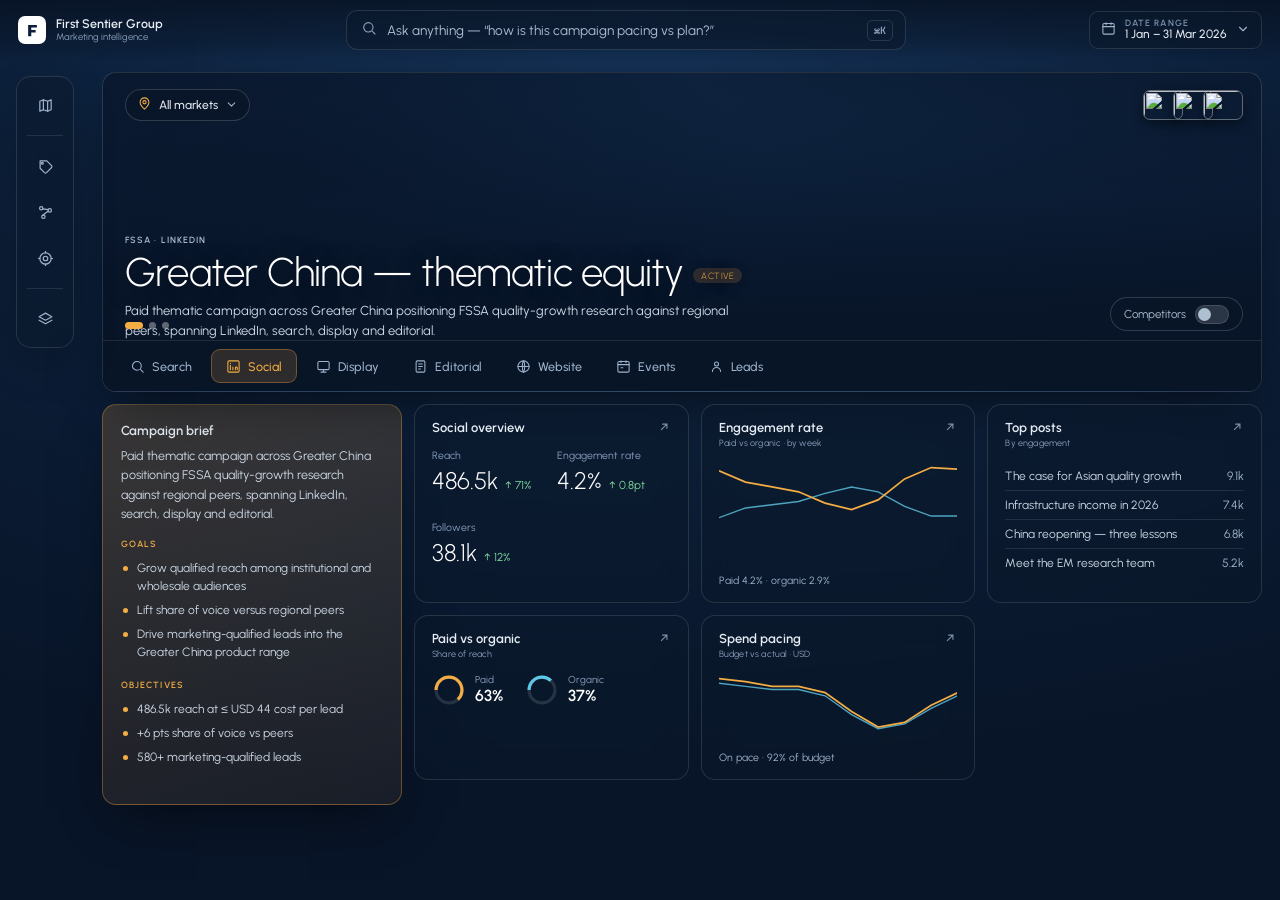
==== campaign.html @ 10193083 "Add campaign + channel detail pages (shared layout) Two new pages sharing one layout, runtime and st" ====
<!doctype html>
<html lang="en">
<head>
  <meta charset="utf-8">
  <meta name="viewport" content="width=device-width, initial-scale=1">
  <title>Campaign — Marketing Data Hub</title>
  <link href="https://fonts.googleapis.com/css2?family=Urbanist:wght@300;400;500;600;700&family=JetBrains+Mono:wght@400;500&display=swap" rel="stylesheet">
  <link rel="stylesheet" href="design-system/tokens.css">
  <link rel="stylesheet" href="assets/detail.css">
</head>
<body data-page="campaign">
  <div id="app"></div>
  <script src="assets/data.js"></script>
  <script src="assets/charts.js"></script>
  <script src="assets/detail.js"></script>
</body>
</html>
---- design-system/tokens.css ----
/* =========================================================================
   FSG DATA HUB — DESIGN TOKENS
   A dark, cinematic "command-center" aesthetic for the First Sentier Group
   Marketing Data Hub. Glassmorphic panels floating over a live satellite map.
   Accent: warm amber. Data hues: cyan / green / neutral.
   Typeface: Urbanist (UI) + JetBrains Mono (numeric).
   ---------------------------------------------------------------------------
   Load order (in <head>):
     <link href="https://fonts.googleapis.com/css2?family=Urbanist:wght@300;400;500;600;700&family=JetBrains+Mono:wght@400;500&display=swap" rel="stylesheet">
     <link rel="stylesheet" href="https://unpkg.com/leaflet@1.9.4/dist/leaflet.css">
     <link rel="stylesheet" href="tokens.css">
   ========================================================================= */

:root {
  /* ---- Typography ---- */
  --ds-font-sans: 'Urbanist', system-ui, -apple-system, sans-serif;
  --ds-font-mono: 'JetBrains Mono', ui-monospace, Menlo, monospace;

  /* Type scale (px). Weights lean LIGHT for display, 600 for labels/values.  */
  --ds-fs-display: 44px;   /* screen title "Data Hub"        weight 300      */
  --ds-fs-kpi:     23px;   /* big KPI numbers                weight 300      */
  --ds-fs-value:   14px;   /* widget stat values             weight 600      */
  --ds-fs-title:   13px;   /* widget / card titles           weight 600      */
  --ds-fs-body:  13.5px;   /* search text, body              weight 400      */
  --ds-fs-caption: 12px;   /* labels, meta                   weight 400/500  */
  --ds-fs-small: 11.5px;   /* chips, table                                   */
  --ds-fs-micro:  10.5px;  /* muted meta                                     */
  --ds-fs-nano:    9px;    /* eyebrow / unit                 letter-spaced   */
  --ds-ls-eyebrow: .12em;  /* letter-spacing for ALL-CAPS eyebrows           */

  /* ---- Core surfaces ---- */
  --ds-bg-page:   #0a1220;                 /* outermost desk / body          */
  --ds-bg-frame:  #0a1424;                 /* app frame fallback under map   */
  --ds-navy-1:    #143257;
  --ds-navy-2:    #0c1f39;
  --ds-navy-3:    #081427;
  /* Signature vignette used behind the map / on solid dark screens          */
  --ds-bg-gradient: radial-gradient(120% 90% at 50% 0%, #143257 0%, #0c1f39 45%, #081427 100%);

  /* ---- Glass (the core panel material) ---- */
  --ds-glass-fill:         rgba(10, 24, 42, .50);
  --ds-glass-fill-strong:  rgba(9, 22, 40, .78);   /* popups / dense panels  */
  --ds-glass-fill-hover:   rgba(14, 32, 56, .62);
  --ds-glass-border:       rgba(255, 255, 255, .12);
  --ds-glass-border-hover: rgba(244, 173, 68, .50);
  --ds-hairline:           rgba(255, 255, 255, .10); /* dividers inside glass */
  --ds-blur: 14px;                                   /* backdrop-filter blur  */
  --ds-blur-strong: 16px;

  /* ---- Accent + data palette ---- */
  --ds-accent:        #f4ad44;   /* AMBER — primary accent, active, CTAs      */
  --ds-accent-ink:    #0c1f39;   /* text/icon ON amber                        */
  --ds-accent-soft:   rgba(242, 163, 68, .16);  /* amber wash (badges/hover)  */
  --ds-accent-border: rgba(242, 163, 68, .35);
  --ds-cyan:          #5ec8e6;   /* secondary data / "share of voice growing" */
  --ds-cyan-soft:     rgba(70, 183, 216, .16);
  --ds-positive:      #7fdca0;   /* deltas up / good                          */
  --ds-neutral:       #9db2cc;   /* competitor / peer / inactive marker       */
  --ds-chart-bar:     #3a5c82;   /* muted bars & non-highlighted series       */

  /* ---- Text ramp (on dark) ---- */
  --ds-ink:    #ffffff;   /* max                                             */
  --ds-ink-1:  #e6edf4;   /* headings / strong values                        */
  --ds-ink-2:  #cdd9e6;   /* primary body on glass                           */
  --ds-ink-3:  #aebfd2;   /* body / search placeholder                       */
  --ds-ink-4:  #9fb3cc;   /* secondary / icon idle                           */
  --ds-ink-5:  #8ba1bd;   /* meta                                            */
  --ds-ink-6:  #7e93ac;   /* muted / units / axis                            */

  /* ---- Radii (flat-leaning, never pill-y except badges) ---- */
  --ds-r-sm:   7px;    /* mono tiles, small controls                         */
  --ds-r-md:   9px;    /* buttons, icon buttons, status chips                */
  --ds-r-lg:  11px;    /* search bar, KPI chips                              */
  --ds-r-xl:  14px;    /* widget cards                                       */
  --ds-r-2xl: 15px;    /* side panels / flyouts                              */
  --ds-r-frame: 18px;  /* whole app frame                                    */
  --ds-r-pill: 20px;   /* badges & status pills                              */

  /* ---- Elevation (soft, wide, dark) ---- */
  --ds-shadow-panel: 0 20px 50px -18px rgba(0, 0, 0, .60);
  --ds-shadow-pop:   0 18px 44px -14px rgba(0, 0, 0, .65);
  --ds-shadow-menu:  0 24px 60px -20px rgba(0, 0, 0, .65);
  --ds-shadow-frame: 0 40px 100px -30px rgba(0, 0, 0, .70);
  --ds-shadow-cta:   0 20px 50px -14px rgba(0, 0, 0, .60);

  /* ---- Spacing (4pt base; common gaps) ---- */
  --ds-sp-1: 4px;  --ds-sp-2: 6px;  --ds-sp-3: 8px;  --ds-sp-4: 11px;
  --ds-sp-5: 14px; --ds-sp-6: 16px; --ds-sp-7: 18px; --ds-sp-8: 22px;

  /* ---- Motion ---- */
  --ds-dur: .2s;
  --ds-ease: ease;               /* hover/color transitions                  */
  --ds-pulse-dur: 2.6s;          /* map pin ring pulse                       */
}

/* =========================================================================
   BASE
   ========================================================================= */
body {
  margin: 0;
  background: var(--ds-bg-page);
  color: var(--ds-ink);
  font-family: var(--ds-font-sans);
  -webkit-font-smoothing: antialiased;
}
* { box-sizing: border-box; }

/* Numeric values should always use tabular figures */
.ds-num { font-variant-numeric: tabular-nums; }
.ds-mono { font-family: var(--ds-font-mono); font-variant-numeric: tabular-nums; }

/* =========================================================================
   GLASS — the panel material. Apply to every floating surface.
   ========================================================================= */
.ds-glass {
  background: var(--ds-glass-fill);
  backdrop-filter: blur(var(--ds-blur));
  -webkit-backdrop-filter: blur(var(--ds-blur));
  border: 1px solid var(--ds-glass-border);
}
.ds-glass-strong {
  background: var(--ds-glass-fill-strong);
  backdrop-filter: blur(var(--ds-blur-strong));
  -webkit-backdrop-filter: blur(var(--ds-blur-strong));
  border: 1px solid rgba(255, 255, 255, .16);
}

/* Widget / data card: glass + hover lift (border warms to amber). */
.ds-card {
  border-radius: var(--ds-r-xl);
  transition: border-color var(--ds-dur) var(--ds-ease),
              background var(--ds-dur) var(--ds-ease);
}
.ds-card:hover { border-color: var(--ds-glass-border-hover); background: var(--ds-glass-fill-hover); }
.ds-card:hover .ds-drill { color: var(--ds-accent); }

/* =========================================================================
   CONTROLS
   ========================================================================= */
/* Icon button / toolbar tile */
.ds-tbtn {
  transition: background var(--ds-dur) var(--ds-ease),
              color var(--ds-dur) var(--ds-ease),
              border-color var(--ds-dur) var(--ds-ease);
  color: var(--ds-ink-4);
  cursor: pointer;
}
.ds-tbtn:hover { background: rgba(255, 255, 255, .08); color: var(--ds-ink); }

/* Active nav/filter icon (menu open) */
.ds-tbtn--active {
  background: var(--ds-accent-soft);
  border: 1px solid var(--ds-accent-border);
  color: var(--ds-accent);
}

/* List row inside a flyout / menu */
.ds-row { transition: background .15s var(--ds-ease); border-radius: 10px; cursor: pointer; }
.ds-row:hover { background: rgba(255, 255, 255, .06); }
.ds-row--active { background: var(--ds-accent-soft); }

/* Primary CTA (amber) */
.ds-cta {
  background: var(--ds-accent);
  color: var(--ds-accent-ink);
  border: 0;
  border-radius: var(--ds-r-md);
  font-weight: 600;
  cursor: pointer;
}

/* Status / filter badge */
.ds-badge {
  border-radius: var(--ds-r-pill);
  padding: 2px 8px;
  font-size: var(--ds-fs-nano);
  letter-spacing: .06em;
}
.ds-badge--active  { color: var(--ds-accent);  background: var(--ds-accent-soft); }
.ds-badge--growing { color: var(--ds-cyan);    background: var(--ds-cyan-soft); }

/* NE drill-in affordance (opens a detail screen) */
.ds-drill { color: var(--ds-ink-6); cursor: pointer; transition: color var(--ds-dur) var(--ds-ease); }
.ds-drill:hover { color: var(--ds-accent); }

/* Eyebrow / section label */
.ds-eyebrow {
  font-size: var(--ds-fs-nano);
  letter-spacing: var(--ds-ls-eyebrow);
  color: var(--ds-ink-6);
  font-weight: 600;
  text-transform: uppercase;
}

/* =========================================================================
   MAP — Leaflet satellite basemap treatment
   ========================================================================= */
.leaflet-container { background: var(--ds-bg-frame); font-family: var(--ds-font-sans); }
/* Cinematic dark grade applied to the raster tiles */
.leaflet-tile-pane { filter: brightness(.6) contrast(1.06) saturate(.82); }

/* Glowing map pin (use as a Leaflet divIcon; set --c per marker) */
.ds-pin { position: relative; }
.ds-pin .dot {
  position: relative; display: block; border-radius: 50%;
  background: var(--c); box-shadow: 0 0 10px 2px var(--c);
}
.ds-pin .ring {
  position: absolute; left: 50%; top: 50%; border-radius: 50%;
  background: var(--c); opacity: .5;
  animation: ds-pulse var(--ds-pulse-dur) ease-out infinite;
}
@keyframes ds-pulse {
  0%   { transform: scale(.5); opacity: .7; }
  80%,100% { transform: scale(2.6); opacity: 0; }
}

/* Glass popup skin for Leaflet */
.ds-pop .leaflet-popup-content-wrapper {
  background: var(--ds-glass-fill-strong);
  backdrop-filter: blur(var(--ds-blur-strong));
  -webkit-backdrop-filter: blur(var(--ds-blur-strong));
  border: 1px solid rgba(255, 255, 255, .16);
  border-radius: 12px; color: var(--ds-ink);
  box-shadow: var(--ds-shadow-pop);
}
.ds-pop .leaflet-popup-content { margin: 11px 14px; font-family: var(--ds-font-sans); }
.ds-pop .leaflet-popup-tip { background: var(--ds-glass-fill-strong); border: 1px solid rgba(255,255,255,.16); }
.ds-pop a.leaflet-popup-close-button { display: none; }

/* Vignette overlay to sit BETWEEN the map and the floating UI (pointer-events:none).
   Darkens top (behind top bar) & bottom (behind widget rail) for legibility,
   and adds the amber + cyan ambient glows. */
.ds-map-scrim {
  position: absolute; inset: 0; z-index: 1; pointer-events: none;
  background:
    radial-gradient(44% 42% at 70% 30%, rgba(242,163,60,.13), transparent 70%),
    radial-gradient(42% 40% at 25% 36%, rgba(70,183,216,.11), transparent 70%),
    linear-gradient(180deg, rgba(8,20,39,.62) 0%, rgba(8,20,39,.12) 26%,
                            rgba(8,20,39,.30) 70%, rgba(8,20,39,.78) 100%);
}
---- assets/detail.css ----
/* =========================================================================
   FSG DATA HUB — detail pages (campaign view + channel view)
   Shared layout on top of the dark command-centre design system (tokens.css).
   ========================================================================= */
html, body { height: 100%; }
body {
  background: var(--ds-bg-page);
  background-image: var(--ds-bg-gradient);
  background-repeat: no-repeat;
  min-height: 100vh;
}

/* ---- Persistent chrome (reused from home) ----------------------------- */
.dh-topbar {
  position: fixed; top: 0; left: 0; right: 0; height: 60px; z-index: 20;
  display: flex; align-items: center; gap: 16px; padding: 0 18px;
  background: linear-gradient(180deg, rgba(8,18,34,.82), rgba(8,18,34,.35) 70%, rgba(8,18,34,0));
}
.dh-rail {
  position: fixed; left: 16px; top: 76px; z-index: 17; padding: 8px;
  border-radius: var(--ds-r-2xl); display: flex; flex-direction: column; gap: 6px;
  box-shadow: var(--ds-shadow-panel);
}
.rail-tbtn { position: relative; width: 40px; height: 40px; border-radius: var(--ds-r-md);
  display: flex; align-items: center; justify-content: center; border: 1px solid transparent; text-decoration: none; }
.hairline { height: 1px; background: var(--ds-hairline); margin: 4px 2px; }

/* ---- Main scroll area -------------------------------------------------- */
.dh-main { margin-left: 84px; padding: 72px 18px 22px; }

/* ---- Hero -------------------------------------------------------------- */
.dh-hero {
  position: relative; border-radius: var(--ds-r-xl); overflow: hidden;
  min-height: 320px; display: flex; flex-direction: column;
  border: 1px solid var(--ds-glass-border); box-shadow: var(--ds-shadow-panel);
  background: var(--ds-bg-gradient);
}
.dh-slide {
  position: absolute; inset: 0; background-size: cover; background-position: center;
  opacity: 0; transition: opacity .5s ease;
}
.dh-slide.is-active { opacity: 1; }
.dh-hero-scrim {
  position: absolute; inset: 0; pointer-events: none;
  background:
    radial-gradient(60% 80% at 15% 30%, rgba(8,20,39,.55), transparent 70%),
    linear-gradient(180deg, rgba(8,20,39,.55) 0%, rgba(8,20,39,.18) 40%, rgba(8,20,39,.72) 100%);
}
/* channel view hero (no imagery) gets ambient glows */
.dh-hero--plain .dh-hero-scrim {
  background:
    radial-gradient(48% 60% at 78% 25%, rgba(242,163,60,.16), transparent 70%),
    radial-gradient(44% 55% at 20% 40%, rgba(70,183,216,.13), transparent 70%),
    linear-gradient(180deg, rgba(8,20,39,.30), rgba(8,20,39,.66));
}
.dh-hero-body { position: relative; z-index: 2; flex: 1;
  display: flex; flex-direction: column; justify-content: flex-end; padding: 18px 22px 0; }

.dh-eyebrow-row { position: absolute; top: 16px; left: 22px; right: 18px; z-index: 3;
  display: flex; align-items: center; justify-content: space-between; }

.dh-title { font-size: 40px; font-weight: 300; letter-spacing: -.02em; color: var(--ds-ink);
  text-shadow: 0 2px 24px rgba(0,0,0,.55); line-height: 1.05; }
.dh-summary { font-size: 13px; color: var(--ds-ink-2); max-width: 620px; margin-top: 8px; line-height: 1.5; }

/* country selector (top-left) */
.dh-country { position: relative; }
.dh-country-btn { display: flex; align-items: center; gap: 7px; height: 32px; padding: 0 11px;
  border-radius: var(--ds-r-pill); cursor: pointer; }
.dh-country-menu { position: absolute; top: 38px; left: 0; width: 190px; z-index: 30; display: none;
  border-radius: var(--ds-r-2xl); padding: 8px; box-shadow: var(--ds-shadow-menu); }

/* competitor toggle (bottom-right) */
.dh-compbar { position: absolute; right: 18px; bottom: 60px; z-index: 3;
  display: flex; align-items: center; gap: 9px; height: 34px; padding: 0 13px; border-radius: var(--ds-r-pill); }
.dh-switch { width: 34px; height: 19px; border-radius: 20px; position: relative; cursor: pointer;
  background: rgba(255,255,255,.14); border: 1px solid var(--ds-glass-border); transition: background .2s ease, border-color .2s ease; }
.dh-switch .knob { position: absolute; top: 2px; left: 2px; width: 13px; height: 13px; border-radius: 50%;
  background: var(--ds-ink-3); transition: left .2s ease, background .2s ease; }
.dh-switch.is-on { background: var(--ds-accent-soft); border-color: var(--ds-accent-border); }
.dh-switch.is-on .knob { left: 17px; background: var(--ds-accent); }

/* thumbnail stack (top-right) — campaign creative assets */
.dh-thumbs { display: flex; align-items: center; }
.dh-thumbs img { width: 40px; height: 30px; border-radius: 7px; object-fit: cover; margin-left: -10px;
  border: 1.5px solid rgba(255,255,255,.35); box-shadow: 0 4px 12px rgba(0,0,0,.4); }
.dh-thumbs .more { width: 34px; height: 30px; border-radius: 7px; margin-left: -10px; display: flex;
  align-items: center; justify-content: center; font-size: 10px; font-weight: 600; color: var(--ds-ink-1);
  background: var(--ds-glass-fill-strong); border: 1.5px solid rgba(255,255,255,.28); }

/* slide dots */
.dh-dots { position: absolute; left: 22px; bottom: 62px; z-index: 3; display: flex; gap: 6px; }
.dh-dot { width: 7px; height: 7px; border-radius: 50%; background: rgba(255,255,255,.35); cursor: pointer; transition: background .2s ease, width .2s ease; }
.dh-dot.is-active { background: var(--ds-accent); width: 18px; border-radius: 4px; }

/* ---- Tab bar (funnel channels) — bottom strip of the hero ------------- */
.dh-tabs { position: relative; z-index: 4; display: flex; gap: 4px; padding: 8px 12px;
  background: var(--ds-glass-fill-strong); backdrop-filter: blur(var(--ds-blur-strong));
  -webkit-backdrop-filter: blur(var(--ds-blur-strong)); border-top: 1px solid var(--ds-hairline);
  overflow-x: auto; }
.dh-tab { display: flex; align-items: center; gap: 7px; height: 34px; padding: 0 14px; border-radius: var(--ds-r-md);
  font-size: 12.5px; font-weight: 500; color: var(--ds-ink-4); cursor: pointer; white-space: nowrap;
  border: 1px solid transparent; transition: background .2s ease, color .2s ease, border-color .2s ease; }
.dh-tab:hover { color: var(--ds-ink-1); background: rgba(255,255,255,.06); }
.dh-tab.is-active { color: var(--ds-accent); background: var(--ds-accent-soft); border-color: var(--ds-accent-border); }

/* ---- Content: summary box + widget grid ------------------------------- */
.dh-content { display: grid; grid-template-columns: 300px 1fr; gap: 12px; margin-top: 12px; align-items: start; }

.dh-brief { border-radius: var(--ds-r-xl); padding: 18px 18px 20px;
  background: linear-gradient(160deg, rgba(242,163,68,.20), rgba(242,163,68,.07));
  border: 1px solid var(--ds-accent-border); box-shadow: var(--ds-shadow-panel); }
.dh-brief h3 { margin: 0 0 8px; font-size: 13px; font-weight: 600; color: var(--ds-ink-1); }
.dh-brief p { margin: 0 0 14px; font-size: 12.5px; line-height: 1.55; color: var(--ds-ink-2); }
.dh-brief .lbl { font-size: var(--ds-fs-nano); letter-spacing: var(--ds-ls-eyebrow); text-transform: uppercase;
  font-weight: 600; color: var(--ds-accent); }
.dh-brief ul { margin: 7px 0 15px; padding: 0; list-style: none; }
.dh-brief li { position: relative; padding: 3px 0 3px 16px; font-size: 12px; line-height: 1.5; color: var(--ds-ink-2); }
.dh-brief li::before { content: ""; position: absolute; left: 2px; top: 10px; width: 5px; height: 5px;
  border-radius: 50%; background: var(--ds-accent); }

.dh-grid { display: grid; grid-template-columns: repeat(auto-fill, minmax(258px, 1fr)); gap: 12px; }
.dh-widget { min-height: 150px; }

@media (max-width: 900px) {
  .dh-content { grid-template-columns: 1fr; }
}
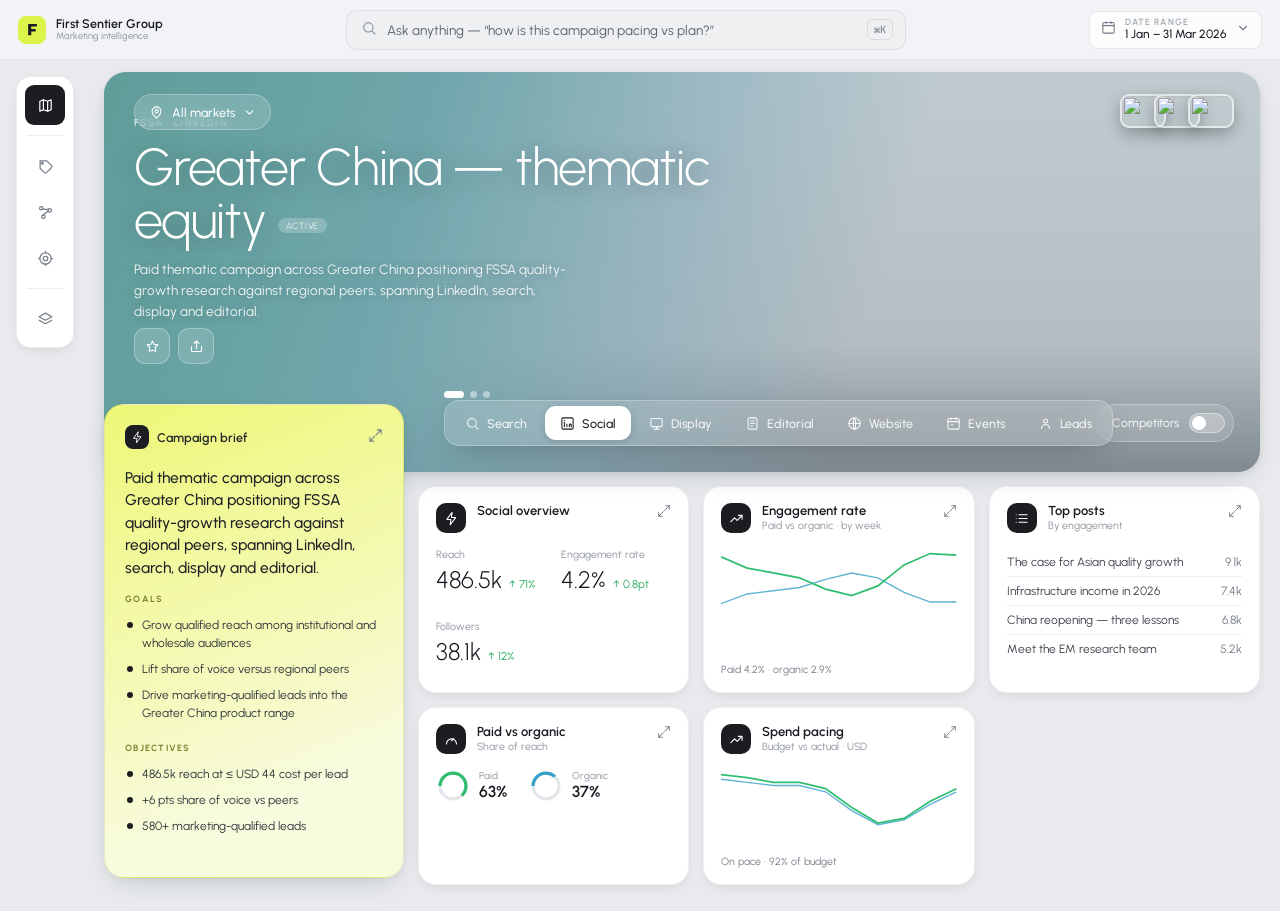
==== commit 87960f52: "Add cache-busting version tags to asset links (?v=3) Forces fresh CSS/JS fetches through the corpora" ====
--- a/campaign.html
+++ b/campaign.html
@@ -5,13 +5,13 @@
   <meta name="viewport" content="width=device-width, initial-scale=1">
   <title>Campaign — Marketing Data Hub</title>
   <link href="https://fonts.googleapis.com/css2?family=Urbanist:wght@300;400;500;600;700&family=JetBrains+Mono:wght@400;500&display=swap" rel="stylesheet">
-  <link rel="stylesheet" href="design-system/tokens.css">
-  <link rel="stylesheet" href="assets/detail.css">
+  <link rel="stylesheet" href="design-system/tokens.css?v=3">
+  <link rel="stylesheet" href="assets/detail.css?v=3">
 </head>
 <body data-page="campaign">
   <div id="app"></div>
-  <script src="assets/data.js"></script>
-  <script src="assets/charts.js"></script>
-  <script src="assets/detail.js"></script>
+  <script src="assets/data.js?v=3"></script>
+  <script src="assets/charts.js?v=3"></script>
+  <script src="assets/detail.js?v=3"></script>
 </body>
 </html>
--- a/assets/detail.css
+++ b/assets/detail.css
@@ -1,127 +1,210 @@
 /* =========================================================================
    FSG DATA HUB — detail pages (campaign view + channel view)
-   Shared layout on top of the dark command-centre design system (tokens.css).
+   LIGHT theme, matching the reference: light-grey desk, white cards, a big
+   gradient-glass hero with a frosted tab bar overlaying the image, and a
+   yellow "brief" card that lifts up over the hero while the widgets sit below.
+   Re-maps the design-system tokens to light values so detail.js inline
+   `var(--ds-*)` references render light.
    ========================================================================= */
 html, body { height: 100%; }
 body {
-  background: var(--ds-bg-page);
-  background-image: var(--ds-bg-gradient);
-  background-repeat: no-repeat;
-  min-height: 100vh;
-}
-
-/* ---- Persistent chrome (reused from home) ----------------------------- */
+  /* ---- Light palette (token overrides scoped to detail pages) ---- */
+  --ds-ink:    #10131a;
+  --ds-ink-1:  #171a21;   /* headings */
+  --ds-ink-2:  #3c424c;   /* body */
+  --ds-ink-3:  #5c626d;   /* secondary */
+  --ds-ink-4:  #767d88;   /* icon idle / muted */
+  --ds-ink-5:  #8b929c;   /* meta */
+  --ds-ink-6:  #a2a8b1;   /* axis / faint */
+  --ds-glass-fill:        rgba(255,255,255,.70);
+  --ds-glass-fill-strong: rgba(255,255,255,.90);
+  --ds-glass-fill-hover:  #ffffff;
+  --ds-glass-border:       rgba(20,26,34,.09);
+  --ds-glass-border-hover: rgba(20,26,34,.16);
+  --ds-hairline:           rgba(20,26,34,.08);
+  --ds-accent:        #2fbe6f;   /* green — charts / positive / active accents */
+  --ds-accent-ink:    #ffffff;
+  --ds-accent-soft:   rgba(47,190,111,.14);
+  --ds-accent-border: rgba(47,190,111,.34);
+  --ds-cyan:          #37a0c9;
+  --ds-positive:      #2aab63;
+  --ds-neutral:       #aab0b8;
+  --ds-chart-bar:     #e3e7ec;
+
+  /* ---- Detail-only tokens ---- */
+  --dh-desk:   #e8eaed;
+  --dh-card:   #ffffff;
+  --dh-dark:   #1b1d21;                 /* near-black circular badges / mic */
+  --dh-yellow-1: #eef776;               /* brief card gradient (bright) */
+  --dh-yellow-2: #f8fbdd;               /* brief card gradient (pale) */
+  --dh-logo:   #dcf34a;                 /* lime logo tile */
+  --dh-shadow: 0 10px 30px -12px rgba(23,30,45,.22), 0 2px 6px rgba(23,30,45,.06);
+  --dh-shadow-sm: 0 4px 14px -6px rgba(23,30,45,.18);
+
+  margin: 0; min-height: 100vh;
+  background: var(--dh-desk);
+  color: var(--ds-ink-1);
+  font-family: var(--ds-font-sans);
+  -webkit-font-smoothing: antialiased;
+}
+
+/* ---- Persistent chrome — light ---------------------------------------- */
 .dh-topbar {
   position: fixed; top: 0; left: 0; right: 0; height: 60px; z-index: 20;
   display: flex; align-items: center; gap: 16px; padding: 0 18px;
-  background: linear-gradient(180deg, rgba(8,18,34,.82), rgba(8,18,34,.35) 70%, rgba(8,18,34,0));
-}
+  background: rgba(244,245,247,.86); backdrop-filter: blur(12px);
+  -webkit-backdrop-filter: blur(12px); border-bottom: 1px solid var(--ds-hairline);
+}
+.dh-topbar .dh-search { background: #eef0f2; border: 1px solid var(--ds-hairline); }
 .dh-rail {
   position: fixed; left: 16px; top: 76px; z-index: 17; padding: 8px;
+  background: var(--dh-card); border: 1px solid var(--ds-hairline);
   border-radius: var(--ds-r-2xl); display: flex; flex-direction: column; gap: 6px;
-  box-shadow: var(--ds-shadow-panel);
+  box-shadow: var(--dh-shadow-sm);
 }
 .rail-tbtn { position: relative; width: 40px; height: 40px; border-radius: var(--ds-r-md);
-  display: flex; align-items: center; justify-content: center; border: 1px solid transparent; text-decoration: none; }
+  display: flex; align-items: center; justify-content: center; border: 1px solid transparent;
+  text-decoration: none; color: var(--ds-ink-4); transition: background .2s ease, color .2s ease; }
+.rail-tbtn:hover { background: #f0f1f3; color: var(--ds-ink-1); }
+.rail-tbtn.is-active { background: var(--dh-dark); color: #fff; }
 .hairline { height: 1px; background: var(--ds-hairline); margin: 4px 2px; }
 
 /* ---- Main scroll area -------------------------------------------------- */
-.dh-main { margin-left: 84px; padding: 72px 18px 22px; }
+.dh-main { margin-left: 84px; padding: 72px 20px 26px; }
 
 /* ---- Hero -------------------------------------------------------------- */
 .dh-hero {
-  position: relative; border-radius: var(--ds-r-xl); overflow: hidden;
-  min-height: 320px; display: flex; flex-direction: column;
-  border: 1px solid var(--ds-glass-border); box-shadow: var(--ds-shadow-panel);
-  background: var(--ds-bg-gradient);
-}
-.dh-slide {
-  position: absolute; inset: 0; background-size: cover; background-position: center;
-  opacity: 0; transition: opacity .5s ease;
-}
+  position: relative; border-radius: 22px; overflow: hidden;
+  height: 400px; box-shadow: var(--dh-shadow);
+  background: #cfd6da;
+}
+.dh-slide { position: absolute; inset: 0; background-size: cover; background-position: center right;
+  opacity: 0; transition: opacity .5s ease; }
 .dh-slide.is-active { opacity: 1; }
+/* Gradient wash — teal→sky on the left blending into the photo on the right */
 .dh-hero-scrim {
   position: absolute; inset: 0; pointer-events: none;
   background:
-    radial-gradient(60% 80% at 15% 30%, rgba(8,20,39,.55), transparent 70%),
-    linear-gradient(180deg, rgba(8,20,39,.55) 0%, rgba(8,20,39,.18) 40%, rgba(8,20,39,.72) 100%);
-}
-/* channel view hero (no imagery) gets ambient glows */
+    linear-gradient(107deg, #5f9d99 0%, #6fa6ab 26%, rgba(122,168,183,.55) 46%, rgba(122,168,183,0) 66%),
+    linear-gradient(180deg, rgba(60,110,120,.10) 0%, rgba(20,40,52,.14) 68%, rgba(16,32,44,.42) 100%);
+}
+.dh-hero--plain { background: linear-gradient(112deg, #4f7d8c 0%, #6fa2ab 40%, #9cc0c6 100%); }
 .dh-hero--plain .dh-hero-scrim {
   background:
-    radial-gradient(48% 60% at 78% 25%, rgba(242,163,60,.16), transparent 70%),
-    radial-gradient(44% 55% at 20% 40%, rgba(70,183,216,.13), transparent 70%),
-    linear-gradient(180deg, rgba(8,20,39,.30), rgba(8,20,39,.66));
-}
-.dh-hero-body { position: relative; z-index: 2; flex: 1;
-  display: flex; flex-direction: column; justify-content: flex-end; padding: 18px 22px 0; }
-
-.dh-eyebrow-row { position: absolute; top: 16px; left: 22px; right: 18px; z-index: 3;
-  display: flex; align-items: center; justify-content: space-between; }
-
-.dh-title { font-size: 40px; font-weight: 300; letter-spacing: -.02em; color: var(--ds-ink);
-  text-shadow: 0 2px 24px rgba(0,0,0,.55); line-height: 1.05; }
-.dh-summary { font-size: 13px; color: var(--ds-ink-2); max-width: 620px; margin-top: 8px; line-height: 1.5; }
-
-/* country selector (top-left) */
+    radial-gradient(50% 70% at 82% 20%, rgba(255,255,255,.18), transparent 70%),
+    linear-gradient(180deg, rgba(20,40,52,.08), rgba(16,32,44,.40));
+}
+.dh-hero-body { position: absolute; left: 30px; bottom: 150px; right: 40%; z-index: 2; }
+.dh-hero-eyebrow { font-size: 10px; letter-spacing: .14em; text-transform: uppercase; font-weight: 600;
+  color: rgba(255,255,255,.82); margin-bottom: 12px; }
+.dh-title { font-size: 52px; font-weight: 300; letter-spacing: -.02em; color: #fff; line-height: 1.02;
+  text-shadow: 0 2px 26px rgba(0,0,0,.32); }
+.dh-title .ds-badge { font-size: 9px; vertical-align: middle; margin-left: 12px;
+  background: rgba(255,255,255,.22); color: #fff; }
+.dh-summary { font-size: 13.5px; color: rgba(255,255,255,.9); max-width: 440px; margin-top: 12px; line-height: 1.55;
+  text-shadow: 0 1px 12px rgba(0,0,0,.28); }
+
+/* frosted glass control used across the hero (pills / buttons) */
+.dh-glass { background: rgba(255,255,255,.15); backdrop-filter: blur(9px); -webkit-backdrop-filter: blur(9px);
+  border: 1px solid rgba(255,255,255,.28); color: #fff; }
+.dh-glass:hover { background: rgba(255,255,255,.24); }
+
+.dh-eyebrow-row { position: absolute; top: 22px; left: 30px; right: 26px; z-index: 3;
+  display: flex; align-items: flex-start; justify-content: space-between; }
 .dh-country { position: relative; }
-.dh-country-btn { display: flex; align-items: center; gap: 7px; height: 32px; padding: 0 11px;
+.dh-country-btn { display: flex; align-items: center; gap: 8px; height: 36px; padding: 0 14px;
   border-radius: var(--ds-r-pill); cursor: pointer; }
-.dh-country-menu { position: absolute; top: 38px; left: 0; width: 190px; z-index: 30; display: none;
-  border-radius: var(--ds-r-2xl); padding: 8px; box-shadow: var(--ds-shadow-menu); }
-
-/* competitor toggle (bottom-right) */
-.dh-compbar { position: absolute; right: 18px; bottom: 60px; z-index: 3;
-  display: flex; align-items: center; gap: 9px; height: 34px; padding: 0 13px; border-radius: var(--ds-r-pill); }
-.dh-switch { width: 34px; height: 19px; border-radius: 20px; position: relative; cursor: pointer;
-  background: rgba(255,255,255,.14); border: 1px solid var(--ds-glass-border); transition: background .2s ease, border-color .2s ease; }
-.dh-switch .knob { position: absolute; top: 2px; left: 2px; width: 13px; height: 13px; border-radius: 50%;
-  background: var(--ds-ink-3); transition: left .2s ease, background .2s ease; }
-.dh-switch.is-on { background: var(--ds-accent-soft); border-color: var(--ds-accent-border); }
-.dh-switch.is-on .knob { left: 17px; background: var(--ds-accent); }
-
-/* thumbnail stack (top-right) — campaign creative assets */
+.dh-country-menu { position: absolute; top: 42px; left: 0; width: 200px; z-index: 30; display: none;
+  background: var(--dh-card); border: 1px solid var(--ds-hairline); border-radius: 16px; padding: 8px;
+  box-shadow: var(--dh-shadow); color: var(--ds-ink-2); }
+.dh-country-menu .ds-row:hover { background: #f2f3f5; }
+
+.dh-hero-actions { position: absolute; left: 30px; bottom: 108px; z-index: 3; display: flex; gap: 8px; }
+.dh-iconbtn { width: 36px; height: 36px; border-radius: 11px; display: flex; align-items: center; justify-content: center; cursor: pointer; }
+
+/* thumbnail cluster (top-right) */
 .dh-thumbs { display: flex; align-items: center; }
-.dh-thumbs img { width: 40px; height: 30px; border-radius: 7px; object-fit: cover; margin-left: -10px;
-  border: 1.5px solid rgba(255,255,255,.35); box-shadow: 0 4px 12px rgba(0,0,0,.4); }
-.dh-thumbs .more { width: 34px; height: 30px; border-radius: 7px; margin-left: -10px; display: flex;
-  align-items: center; justify-content: center; font-size: 10px; font-weight: 600; color: var(--ds-ink-1);
-  background: var(--ds-glass-fill-strong); border: 1.5px solid rgba(255,255,255,.28); }
-
-/* slide dots */
-.dh-dots { position: absolute; left: 22px; bottom: 62px; z-index: 3; display: flex; gap: 6px; }
-.dh-dot { width: 7px; height: 7px; border-radius: 50%; background: rgba(255,255,255,.35); cursor: pointer; transition: background .2s ease, width .2s ease; }
-.dh-dot.is-active { background: var(--ds-accent); width: 18px; border-radius: 4px; }
-
-/* ---- Tab bar (funnel channels) — bottom strip of the hero ------------- */
-.dh-tabs { position: relative; z-index: 4; display: flex; gap: 4px; padding: 8px 12px;
-  background: var(--ds-glass-fill-strong); backdrop-filter: blur(var(--ds-blur-strong));
-  -webkit-backdrop-filter: blur(var(--ds-blur-strong)); border-top: 1px solid var(--ds-hairline);
-  overflow-x: auto; }
-.dh-tab { display: flex; align-items: center; gap: 7px; height: 34px; padding: 0 14px; border-radius: var(--ds-r-md);
-  font-size: 12.5px; font-weight: 500; color: var(--ds-ink-4); cursor: pointer; white-space: nowrap;
-  border: 1px solid transparent; transition: background .2s ease, color .2s ease, border-color .2s ease; }
-.dh-tab:hover { color: var(--ds-ink-1); background: rgba(255,255,255,.06); }
-.dh-tab.is-active { color: var(--ds-accent); background: var(--ds-accent-soft); border-color: var(--ds-accent-border); }
-
-/* ---- Content: summary box + widget grid ------------------------------- */
-.dh-content { display: grid; grid-template-columns: 300px 1fr; gap: 12px; margin-top: 12px; align-items: start; }
-
-.dh-brief { border-radius: var(--ds-r-xl); padding: 18px 18px 20px;
-  background: linear-gradient(160deg, rgba(242,163,68,.20), rgba(242,163,68,.07));
-  border: 1px solid var(--ds-accent-border); box-shadow: var(--ds-shadow-panel); }
-.dh-brief h3 { margin: 0 0 8px; font-size: 13px; font-weight: 600; color: var(--ds-ink-1); }
-.dh-brief p { margin: 0 0 14px; font-size: 12.5px; line-height: 1.55; color: var(--ds-ink-2); }
-.dh-brief .lbl { font-size: var(--ds-fs-nano); letter-spacing: var(--ds-ls-eyebrow); text-transform: uppercase;
-  font-weight: 600; color: var(--ds-accent); }
-.dh-brief ul { margin: 7px 0 15px; padding: 0; list-style: none; }
-.dh-brief li { position: relative; padding: 3px 0 3px 16px; font-size: 12px; line-height: 1.5; color: var(--ds-ink-2); }
-.dh-brief li::before { content: ""; position: absolute; left: 2px; top: 10px; width: 5px; height: 5px;
-  border-radius: 50%; background: var(--ds-accent); }
-
-.dh-grid { display: grid; grid-template-columns: repeat(auto-fill, minmax(258px, 1fr)); gap: 12px; }
-.dh-widget { min-height: 150px; }
-
-@media (max-width: 900px) {
+.dh-thumbs img { width: 46px; height: 34px; border-radius: 9px; object-fit: cover; margin-left: -12px;
+  border: 2px solid rgba(255,255,255,.6); box-shadow: 0 6px 16px rgba(0,0,0,.28); }
+.dh-thumbs .more { height: 34px; padding: 0 9px; border-radius: 9px; margin-left: -12px; display: flex;
+  align-items: center; justify-content: center; font-size: 11px; font-weight: 600; }
+
+/* competitor toggle (bottom-right of hero) */
+.dh-compbar { position: absolute; right: 26px; bottom: 30px; z-index: 3;
+  display: flex; align-items: center; gap: 10px; height: 38px; padding: 0 8px 0 15px; border-radius: var(--ds-r-pill); }
+.dh-switch { width: 36px; height: 20px; border-radius: 20px; position: relative; cursor: pointer;
+  background: rgba(255,255,255,.25); border: 1px solid rgba(255,255,255,.4); transition: background .2s ease; }
+.dh-switch .knob { position: absolute; top: 2px; left: 2px; width: 14px; height: 14px; border-radius: 50%;
+  background: #fff; transition: left .2s ease, background .2s ease; }
+.dh-switch.is-on { background: var(--dh-dark); border-color: var(--dh-dark); }
+.dh-switch.is-on .knob { left: 18px; background: var(--dh-logo); }
+
+/* slide dots — above the tab bar, right of the brief overlap */
+.dh-dots { position: absolute; left: 340px; bottom: 74px; z-index: 3; display: flex; gap: 6px; }
+.dh-dot { width: 7px; height: 7px; border-radius: 50%; background: rgba(255,255,255,.45); cursor: pointer;
+  transition: background .2s ease, width .2s ease; }
+.dh-dot.is-active { background: #fff; width: 20px; border-radius: 4px; }
+
+/* ---- Tab bar (funnel channels) — frosted, overlaying the hero --------- */
+.dh-tabs { position: absolute; z-index: 4; left: 340px; bottom: 26px; display: flex; gap: 3px; padding: 5px;
+  border-radius: 15px; max-width: calc(100% - 380px); overflow-x: auto;
+  background: rgba(255,255,255,.16); backdrop-filter: blur(12px); -webkit-backdrop-filter: blur(12px);
+  border: 1px solid rgba(255,255,255,.26); box-shadow: 0 10px 30px -12px rgba(0,0,0,.3); }
+.dh-tab { display: flex; align-items: center; gap: 7px; height: 34px; padding: 0 15px; border-radius: 11px;
+  font-size: 12.5px; font-weight: 500; color: rgba(255,255,255,.9); cursor: pointer; white-space: nowrap;
+  transition: background .2s ease, color .2s ease; }
+.dh-tab:hover { background: rgba(255,255,255,.14); }
+.dh-tab.is-active { background: #fff; color: var(--ds-ink-1); box-shadow: 0 2px 8px rgba(0,0,0,.14); }
+
+/* ---- Content: brief (overlaps hero) + widget grid --------------------- */
+.dh-content { display: grid; grid-template-columns: 300px 1fr; gap: 14px; align-items: start; margin-top: 14px; }
+
+.dh-brief {
+  margin-top: -82px; position: relative; z-index: 6;
+  border-radius: 20px; padding: 20px 20px 22px;
+  background: linear-gradient(158deg, var(--dh-yellow-1) 0%, var(--dh-yellow-2) 78%);
+  box-shadow: var(--dh-shadow); border: 1px solid rgba(120,130,40,.14);
+}
+.dh-brief-head { display: flex; align-items: center; justify-content: space-between; margin-bottom: 18px; }
+.dh-brief-tag { display: flex; align-items: center; gap: 8px; font-size: 12.5px; font-weight: 600; color: #23262b; }
+.dh-brief-tag .dot { width: 24px; height: 24px; border-radius: 8px; background: var(--dh-dark); color: #fff;
+  display: flex; align-items: center; justify-content: center; }
+.dh-brief h3 { margin: 0 0 14px; font-size: 15.5px; font-weight: 500; line-height: 1.45; color: #1e2126; }
+.dh-brief h3 b { font-weight: 700; }
+.dh-brief p { margin: 0 0 16px; font-size: 12.5px; line-height: 1.55; color: #3d4046; }
+.dh-brief .lbl { font-size: 9px; letter-spacing: .14em; text-transform: uppercase; font-weight: 700; color: #7a7f2e; }
+.dh-brief ul { margin: 8px 0 16px; padding: 0; list-style: none; }
+.dh-brief li { position: relative; padding: 4px 0 4px 17px; font-size: 12px; line-height: 1.5; color: #2f333a; }
+.dh-brief li::before { content: ""; position: absolute; left: 2px; top: 10px; width: 6px; height: 6px;
+  border-radius: 50%; background: var(--dh-dark); }
+.dh-chips { display: flex; flex-wrap: wrap; gap: 7px; margin-top: 4px; }
+.dh-chip { font-size: 11.5px; color: #2f333a; background: rgba(255,255,255,.6); border: 1px solid rgba(120,130,40,.18);
+  border-radius: var(--ds-r-pill); padding: 6px 12px; }
+
+.dh-grid { display: grid; grid-template-columns: repeat(auto-fill, minmax(250px, 1fr)); gap: 14px; }
+
+/* ---- Widget card — white with a dark circular icon badge -------------- */
+.dh-widget {
+  background: var(--dh-card); border: 1px solid rgba(20,26,34,.06); border-radius: 18px;
+  padding: 16px 17px; box-shadow: var(--dh-shadow-sm); min-height: 150px;
+  display: flex; flex-direction: column; transition: box-shadow .2s ease, transform .2s ease;
+}
+.dh-widget:hover { box-shadow: var(--dh-shadow); }
+.dh-w-head { display: flex; align-items: flex-start; gap: 11px; }
+.dh-w-badge { flex: none; width: 30px; height: 30px; border-radius: 10px; background: var(--dh-dark); color: #fff;
+  display: flex; align-items: center; justify-content: center; }
+.dh-w-titles { flex: 1; min-width: 0; }
+.dh-w-titles .t { font-size: 13px; font-weight: 600; color: var(--ds-ink-1); }
+.dh-w-titles .s { font-size: 10.5px; color: var(--ds-ink-5); margin-top: 1px; }
+.dh-drill { color: var(--ds-ink-4); cursor: pointer; transition: color .2s ease; }
+.dh-widget:hover .dh-drill { color: var(--ds-ink-1); }
+.dh-w-foot { font-size: 10.5px; color: var(--ds-ink-4); margin-top: auto; padding-top: 8px; }
+
+.ds-num { font-variant-numeric: tabular-nums; }
+
+@media (max-width: 940px) {
   .dh-content { grid-template-columns: 1fr; }
-}
+  .dh-brief { margin-top: 14px; }
+  .dh-tabs { left: 30px; max-width: calc(100% - 60px); }
+  .dh-hero-body { right: 30px; }
+}
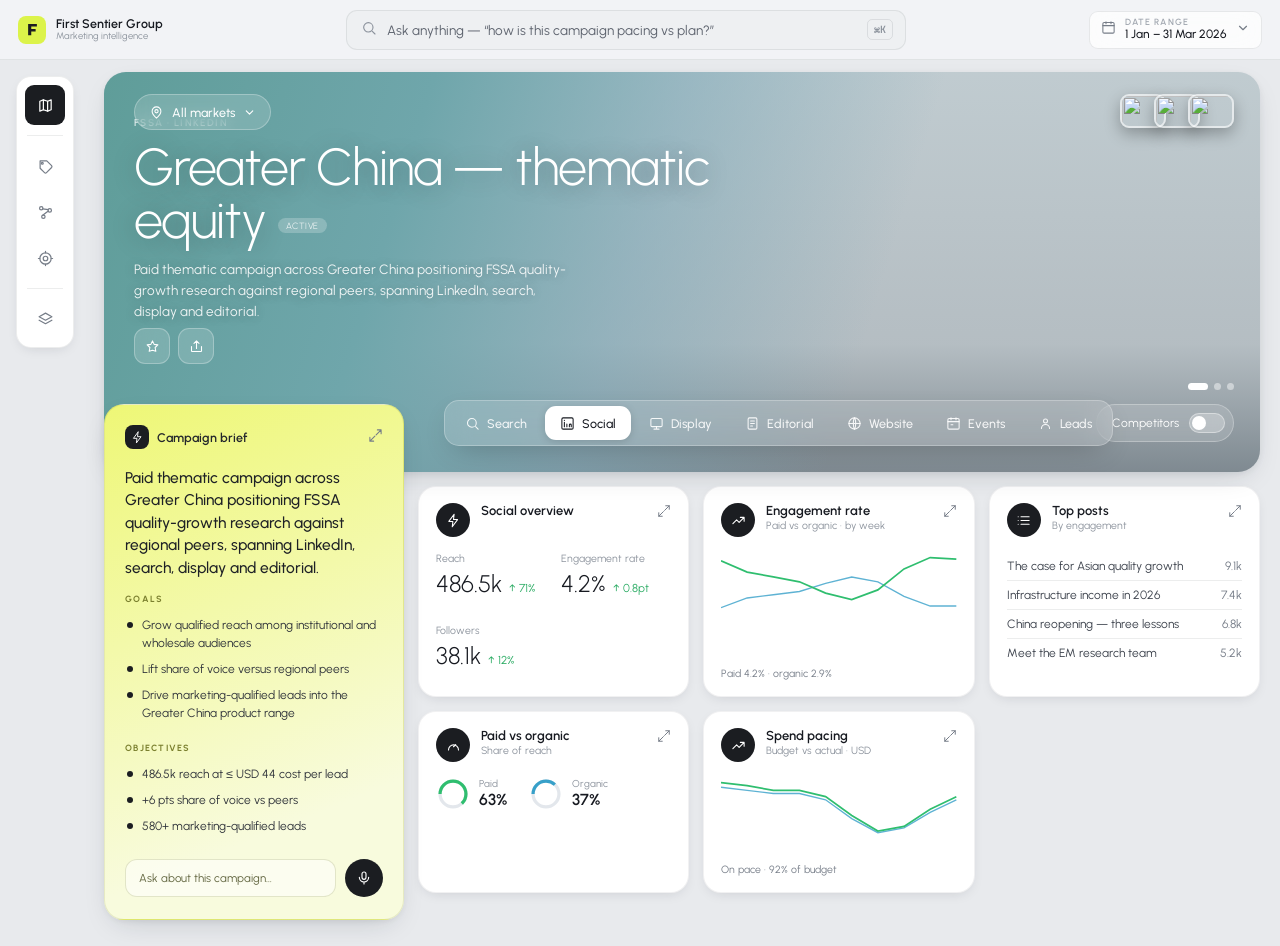
==== commit fe5ec350: "Refine detail pages toward reference: circular widget badges, brief mic footer, reposition slide dot" ====
--- a/campaign.html
+++ b/campaign.html
@@ -5,13 +5,13 @@
   <meta name="viewport" content="width=device-width, initial-scale=1">
   <title>Campaign — Marketing Data Hub</title>
   <link href="https://fonts.googleapis.com/css2?family=Urbanist:wght@300;400;500;600;700&family=JetBrains+Mono:wght@400;500&display=swap" rel="stylesheet">
-  <link rel="stylesheet" href="design-system/tokens.css?v=3">
-  <link rel="stylesheet" href="assets/detail.css?v=3">
+  <link rel="stylesheet" href="design-system/tokens.css?v=4">
+  <link rel="stylesheet" href="assets/detail.css?v=4">
 </head>
 <body data-page="campaign">
   <div id="app"></div>
-  <script src="assets/data.js?v=3"></script>
-  <script src="assets/charts.js?v=3"></script>
-  <script src="assets/detail.js?v=3"></script>
+  <script src="assets/data.js?v=4"></script>
+  <script src="assets/charts.js?v=4"></script>
+  <script src="assets/detail.js?v=4"></script>
 </body>
 </html>
--- a/assets/detail.css
+++ b/assets/detail.css
@@ -139,8 +139,8 @@
 .dh-switch.is-on { background: var(--dh-dark); border-color: var(--dh-dark); }
 .dh-switch.is-on .knob { left: 18px; background: var(--dh-logo); }
 
-/* slide dots — above the tab bar, right of the brief overlap */
-.dh-dots { position: absolute; left: 340px; bottom: 74px; z-index: 3; display: flex; gap: 6px; }
+/* slide dots — tucked bottom-right, above the competitor toggle */
+.dh-dots { position: absolute; right: 26px; bottom: 82px; z-index: 3; display: flex; gap: 6px; }
 .dh-dot { width: 7px; height: 7px; border-radius: 50%; background: rgba(255,255,255,.45); cursor: pointer;
   transition: background .2s ease, width .2s ease; }
 .dh-dot.is-active { background: #fff; width: 20px; border-radius: 4px; }
@@ -180,6 +180,11 @@
 .dh-chips { display: flex; flex-wrap: wrap; gap: 7px; margin-top: 4px; }
 .dh-chip { font-size: 11.5px; color: #2f333a; background: rgba(255,255,255,.6); border: 1px solid rgba(120,130,40,.18);
   border-radius: var(--ds-r-pill); padding: 6px 12px; }
+.dh-brief-foot { display: flex; align-items: center; gap: 9px; margin-top: 20px; }
+.dh-brief-ask { flex: 1; height: 38px; display: flex; align-items: center; padding: 0 13px; border-radius: 12px;
+  background: rgba(255,255,255,.55); border: 1px solid rgba(120,130,40,.20); font-size: 11.5px; color: #61653f; }
+.dh-mic { flex: none; width: 38px; height: 38px; border-radius: 50%; background: var(--dh-dark); color: #fff;
+  display: flex; align-items: center; justify-content: center; cursor: pointer; }
 
 .dh-grid { display: grid; grid-template-columns: repeat(auto-fill, minmax(250px, 1fr)); gap: 14px; }
 
@@ -191,7 +196,7 @@
 }
 .dh-widget:hover { box-shadow: var(--dh-shadow); }
 .dh-w-head { display: flex; align-items: flex-start; gap: 11px; }
-.dh-w-badge { flex: none; width: 30px; height: 30px; border-radius: 10px; background: var(--dh-dark); color: #fff;
+.dh-w-badge { flex: none; width: 34px; height: 34px; border-radius: 50%; background: var(--dh-dark); color: #fff;
   display: flex; align-items: center; justify-content: center; }
 .dh-w-titles { flex: 1; min-width: 0; }
 .dh-w-titles .t { font-size: 13px; font-weight: 600; color: var(--ds-ink-1); }
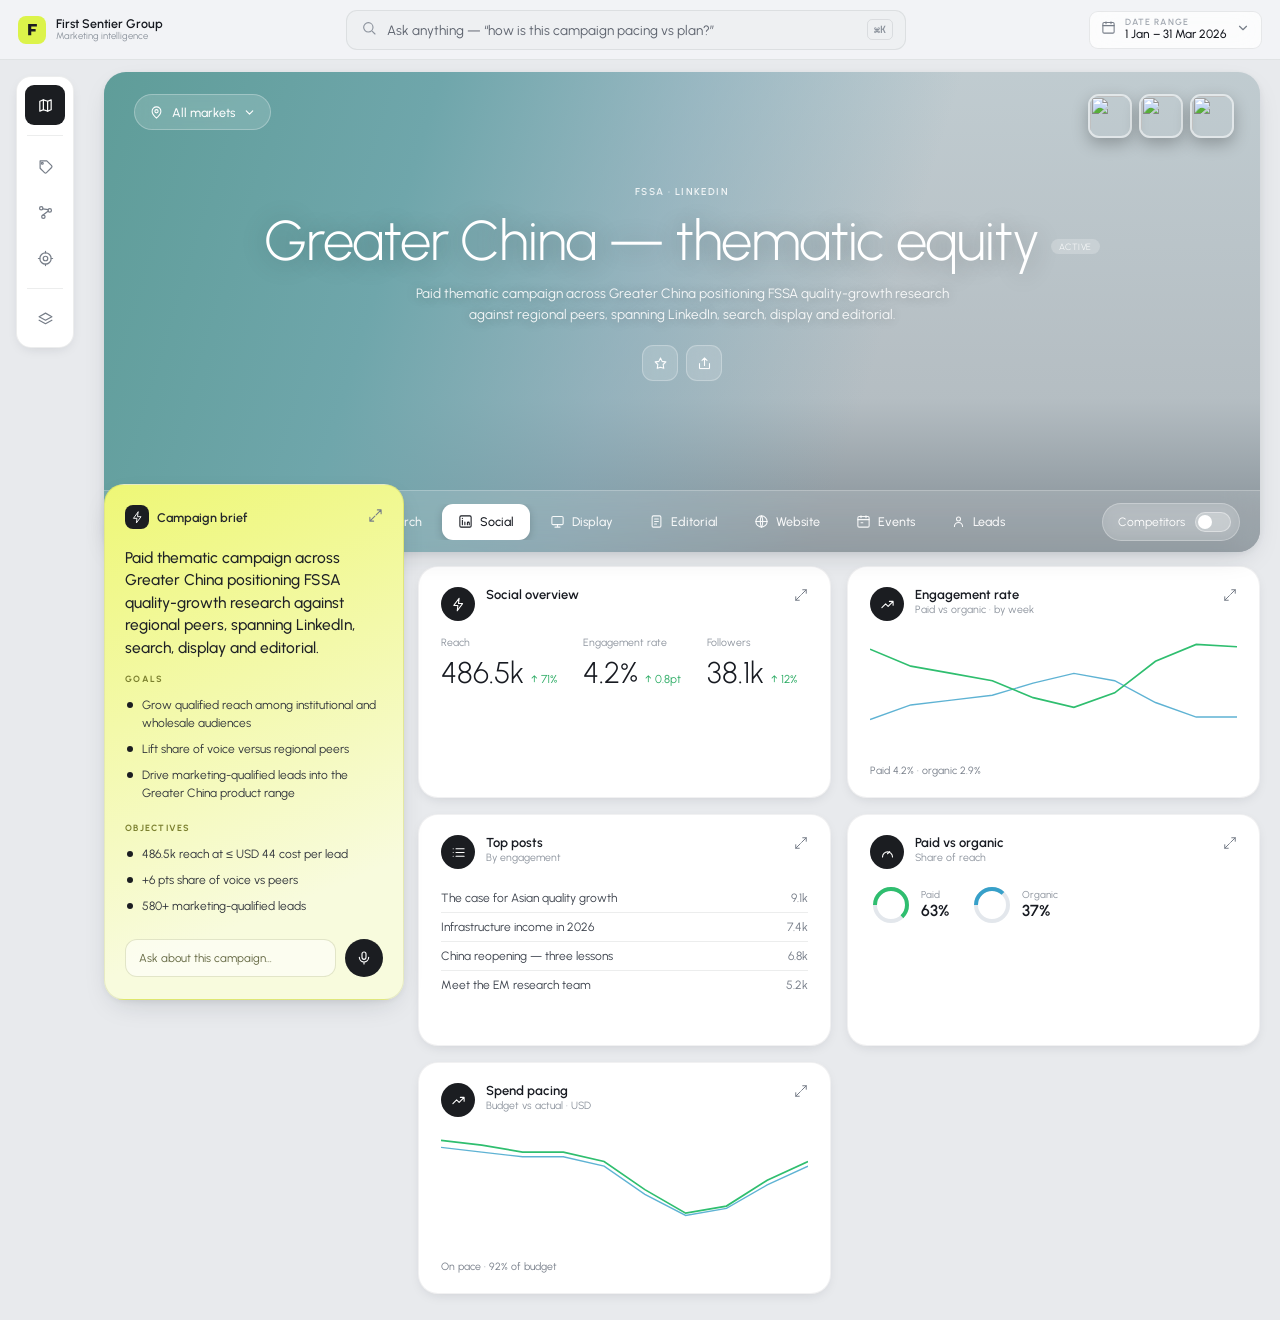
==== commit c1136f0e: "Rework hero to reference: bigger hero, centered title/tabs, frosted bottom bar, spaced square thumbn" ====
--- a/campaign.html
+++ b/campaign.html
@@ -5,13 +5,13 @@
   <meta name="viewport" content="width=device-width, initial-scale=1">
   <title>Campaign — Marketing Data Hub</title>
   <link href="https://fonts.googleapis.com/css2?family=Urbanist:wght@300;400;500;600;700&family=JetBrains+Mono:wght@400;500&display=swap" rel="stylesheet">
-  <link rel="stylesheet" href="design-system/tokens.css?v=4">
-  <link rel="stylesheet" href="assets/detail.css?v=4">
+  <link rel="stylesheet" href="design-system/tokens.css?v=5">
+  <link rel="stylesheet" href="assets/detail.css?v=5">
 </head>
 <body data-page="campaign">
   <div id="app"></div>
-  <script src="assets/data.js?v=4"></script>
-  <script src="assets/charts.js?v=4"></script>
-  <script src="assets/detail.js?v=4"></script>
+  <script src="assets/data.js?v=5"></script>
+  <script src="assets/charts.js?v=5"></script>
+  <script src="assets/detail.js?v=5"></script>
 </body>
 </html>
--- a/assets/detail.css
+++ b/assets/detail.css
@@ -75,7 +75,7 @@
 /* ---- Hero -------------------------------------------------------------- */
 .dh-hero {
   position: relative; border-radius: 22px; overflow: hidden;
-  height: 400px; box-shadow: var(--dh-shadow);
+  height: 480px; box-shadow: var(--dh-shadow);
   background: #cfd6da;
 }
 .dh-slide { position: absolute; inset: 0; background-size: cover; background-position: center right;
@@ -94,14 +94,15 @@
     radial-gradient(50% 70% at 82% 20%, rgba(255,255,255,.18), transparent 70%),
     linear-gradient(180deg, rgba(20,40,52,.08), rgba(16,32,44,.40));
 }
-.dh-hero-body { position: absolute; left: 30px; bottom: 150px; right: 40%; z-index: 2; }
+.dh-hero-body { position: absolute; left: 40px; right: 40px; top: 44%; transform: translateY(-50%);
+  z-index: 2; text-align: center; }
 .dh-hero-eyebrow { font-size: 10px; letter-spacing: .14em; text-transform: uppercase; font-weight: 600;
-  color: rgba(255,255,255,.82); margin-bottom: 12px; }
-.dh-title { font-size: 52px; font-weight: 300; letter-spacing: -.02em; color: #fff; line-height: 1.02;
+  color: rgba(255,255,255,.85); margin-bottom: 14px; }
+.dh-title { font-size: 56px; font-weight: 300; letter-spacing: -.02em; color: #fff; line-height: 1.02;
   text-shadow: 0 2px 26px rgba(0,0,0,.32); }
 .dh-title .ds-badge { font-size: 9px; vertical-align: middle; margin-left: 12px;
   background: rgba(255,255,255,.22); color: #fff; }
-.dh-summary { font-size: 13.5px; color: rgba(255,255,255,.9); max-width: 440px; margin-top: 12px; line-height: 1.55;
+.dh-summary { font-size: 13.5px; color: rgba(255,255,255,.92); max-width: 560px; margin: 14px auto 0; line-height: 1.55;
   text-shadow: 0 1px 12px rgba(0,0,0,.28); }
 
 /* frosted glass control used across the hero (pills / buttons) */
@@ -109,7 +110,7 @@
   border: 1px solid rgba(255,255,255,.28); color: #fff; }
 .dh-glass:hover { background: rgba(255,255,255,.24); }
 
-.dh-eyebrow-row { position: absolute; top: 22px; left: 30px; right: 26px; z-index: 3;
+.dh-eyebrow-row { position: absolute; top: 22px; left: 30px; right: 26px; z-index: 5;
   display: flex; align-items: flex-start; justify-content: space-between; }
 .dh-country { position: relative; }
 .dh-country-btn { display: flex; align-items: center; gap: 8px; height: 36px; padding: 0 14px;
@@ -119,18 +120,18 @@
   box-shadow: var(--dh-shadow); color: var(--ds-ink-2); }
 .dh-country-menu .ds-row:hover { background: #f2f3f5; }
 
-.dh-hero-actions { position: absolute; left: 30px; bottom: 108px; z-index: 3; display: flex; gap: 8px; }
+.dh-hero-actions { display: flex; gap: 8px; justify-content: center; margin-top: 20px; }
 .dh-iconbtn { width: 36px; height: 36px; border-radius: 11px; display: flex; align-items: center; justify-content: center; cursor: pointer; }
 
-/* thumbnail cluster (top-right) */
-.dh-thumbs { display: flex; align-items: center; }
-.dh-thumbs img { width: 46px; height: 34px; border-radius: 9px; object-fit: cover; margin-left: -12px;
-  border: 2px solid rgba(255,255,255,.6); box-shadow: 0 6px 16px rgba(0,0,0,.28); }
-.dh-thumbs .more { height: 34px; padding: 0 9px; border-radius: 9px; margin-left: -12px; display: flex;
+/* thumbnail cluster (top-right) — square, spaced, not overlapping */
+.dh-thumbs { display: flex; align-items: center; gap: 7px; }
+.dh-thumbs img { width: 44px; height: 44px; border-radius: 11px; object-fit: cover;
+  border: 2px solid rgba(255,255,255,.55); box-shadow: 0 6px 16px rgba(0,0,0,.25); }
+.dh-thumbs .more { width: 44px; height: 44px; border-radius: 11px; display: flex;
   align-items: center; justify-content: center; font-size: 11px; font-weight: 600; }
 
-/* competitor toggle (bottom-right of hero) */
-.dh-compbar { position: absolute; right: 26px; bottom: 30px; z-index: 3;
+/* competitor toggle — sits on the frosted bottom bar, right side */
+.dh-compbar { position: absolute; right: 20px; top: 50%; transform: translateY(-50%); z-index: 3;
   display: flex; align-items: center; gap: 10px; height: 38px; padding: 0 8px 0 15px; border-radius: var(--ds-r-pill); }
 .dh-switch { width: 36px; height: 20px; border-radius: 20px; position: relative; cursor: pointer;
   background: rgba(255,255,255,.25); border: 1px solid rgba(255,255,255,.4); transition: background .2s ease; }
@@ -139,22 +140,17 @@
 .dh-switch.is-on { background: var(--dh-dark); border-color: var(--dh-dark); }
 .dh-switch.is-on .knob { left: 18px; background: var(--dh-logo); }
 
-/* slide dots — tucked bottom-right, above the competitor toggle */
-.dh-dots { position: absolute; right: 26px; bottom: 82px; z-index: 3; display: flex; gap: 6px; }
-.dh-dot { width: 7px; height: 7px; border-radius: 50%; background: rgba(255,255,255,.45); cursor: pointer;
-  transition: background .2s ease, width .2s ease; }
-.dh-dot.is-active { background: #fff; width: 20px; border-radius: 4px; }
-
-/* ---- Tab bar (funnel channels) — frosted, overlaying the hero --------- */
-.dh-tabs { position: absolute; z-index: 4; left: 340px; bottom: 26px; display: flex; gap: 3px; padding: 5px;
-  border-radius: 15px; max-width: calc(100% - 380px); overflow-x: auto;
-  background: rgba(255,255,255,.16); backdrop-filter: blur(12px); -webkit-backdrop-filter: blur(12px);
-  border: 1px solid rgba(255,255,255,.26); box-shadow: 0 10px 30px -12px rgba(0,0,0,.3); }
-.dh-tab { display: flex; align-items: center; gap: 7px; height: 34px; padding: 0 15px; border-radius: 11px;
-  font-size: 12.5px; font-weight: 500; color: rgba(255,255,255,.9); cursor: pointer; white-space: nowrap;
+/* ---- Frosted bottom bar with centered funnel tabs -------------------- */
+.dh-herobar { position: absolute; left: 0; right: 0; bottom: 0; height: 62px; z-index: 4;
+  display: flex; align-items: center; justify-content: center;
+  background: rgba(255,255,255,.14); backdrop-filter: blur(16px); -webkit-backdrop-filter: blur(16px);
+  border-top: 1px solid rgba(255,255,255,.24); }
+.dh-tabs { display: flex; gap: 4px; max-width: 72%; overflow-x: auto; }
+.dh-tab { display: flex; align-items: center; gap: 7px; height: 36px; padding: 0 16px; border-radius: 11px;
+  font-size: 12.5px; font-weight: 500; color: rgba(255,255,255,.92); cursor: pointer; white-space: nowrap;
   transition: background .2s ease, color .2s ease; }
 .dh-tab:hover { background: rgba(255,255,255,.14); }
-.dh-tab.is-active { background: #fff; color: var(--ds-ink-1); box-shadow: 0 2px 8px rgba(0,0,0,.14); }
+.dh-tab.is-active { background: #fff; color: var(--ds-ink-1); box-shadow: 0 2px 8px rgba(0,0,0,.18); }
 
 /* ---- Content: brief (overlaps hero) + widget grid --------------------- */
 .dh-content { display: grid; grid-template-columns: 300px 1fr; gap: 14px; align-items: start; margin-top: 14px; }
@@ -186,12 +182,12 @@
 .dh-mic { flex: none; width: 38px; height: 38px; border-radius: 50%; background: var(--dh-dark); color: #fff;
   display: flex; align-items: center; justify-content: center; cursor: pointer; }
 
-.dh-grid { display: grid; grid-template-columns: repeat(auto-fill, minmax(250px, 1fr)); gap: 14px; }
+.dh-grid { display: grid; grid-template-columns: repeat(auto-fill, minmax(320px, 1fr)); gap: 16px; }
 
 /* ---- Widget card — white with a dark circular icon badge -------------- */
 .dh-widget {
-  background: var(--dh-card); border: 1px solid rgba(20,26,34,.06); border-radius: 18px;
-  padding: 16px 17px; box-shadow: var(--dh-shadow-sm); min-height: 150px;
+  background: var(--dh-card); border: 1px solid rgba(20,26,34,.06); border-radius: 20px;
+  padding: 20px 22px; box-shadow: var(--dh-shadow-sm); min-height: 232px;
   display: flex; flex-direction: column; transition: box-shadow .2s ease, transform .2s ease;
 }
 .dh-widget:hover { box-shadow: var(--dh-shadow); }
@@ -210,6 +206,5 @@
 @media (max-width: 940px) {
   .dh-content { grid-template-columns: 1fr; }
   .dh-brief { margin-top: 14px; }
-  .dh-tabs { left: 30px; max-width: calc(100% - 60px); }
-  .dh-hero-body { right: 30px; }
-}
+  .dh-tabs { max-width: 100%; }
+}
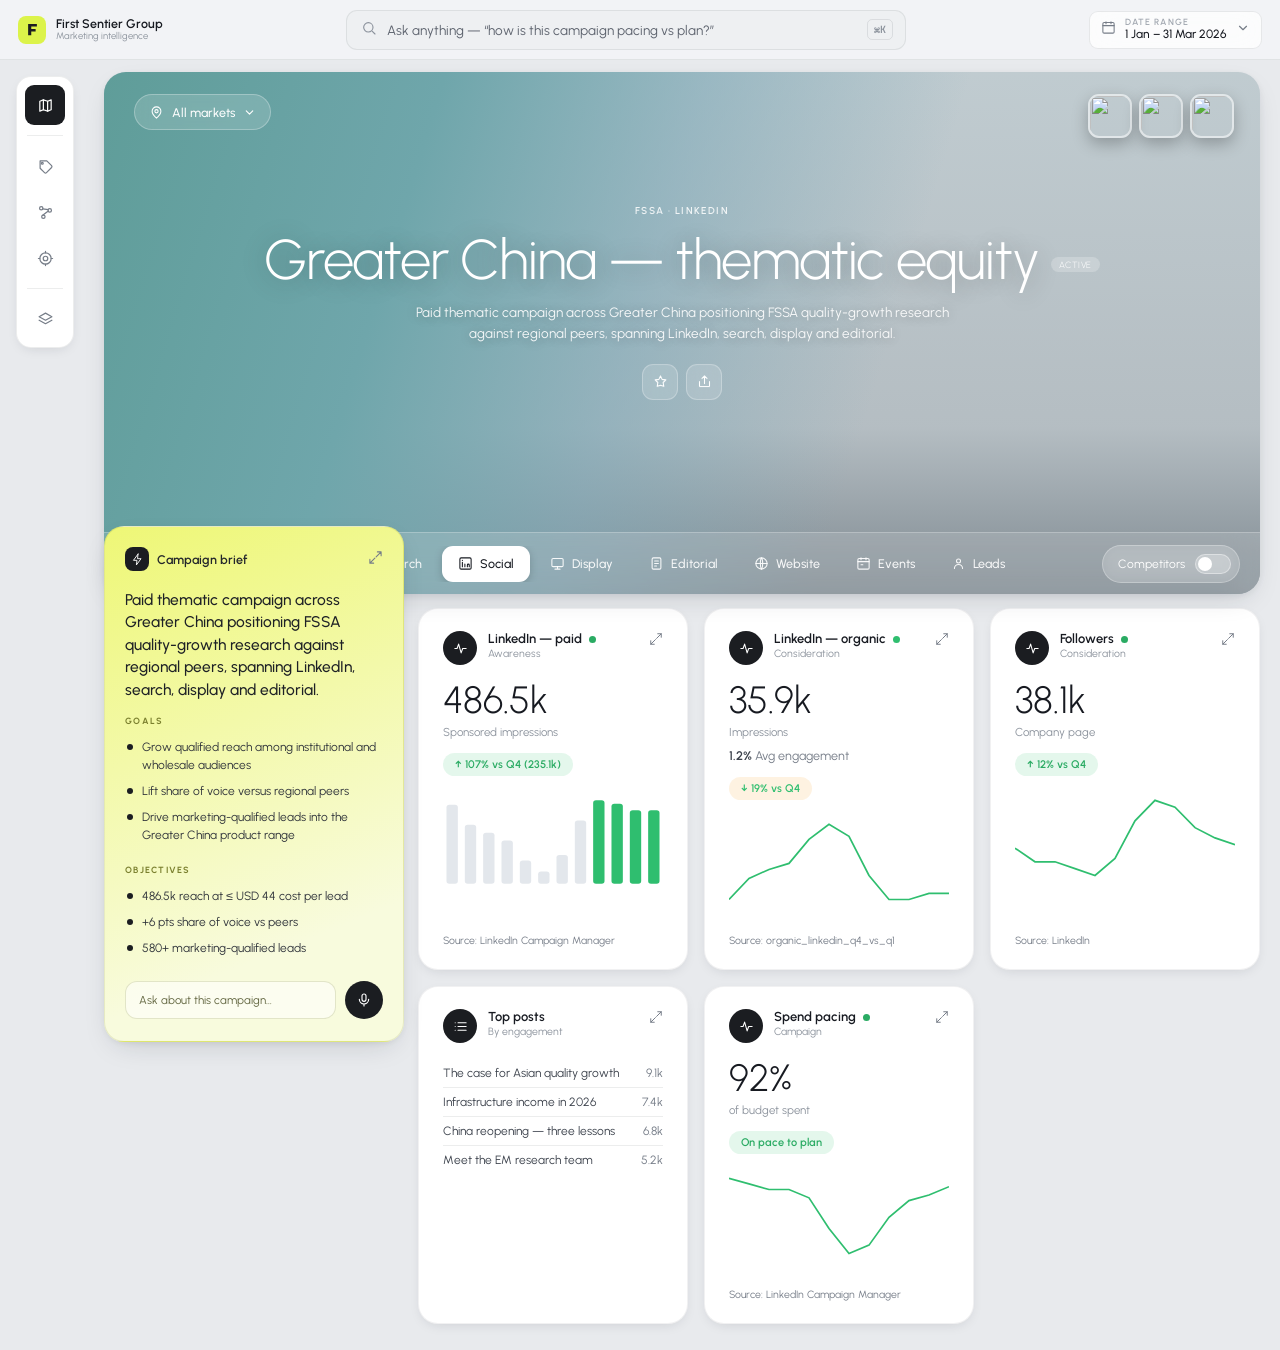
==== commit 9d287c5d: "KPI-framework widgets (stat cards + benchmarks + status + source), 3-per-row grid, taller viewport h" ====
--- a/campaign.html
+++ b/campaign.html
@@ -5,13 +5,13 @@
   <meta name="viewport" content="width=device-width, initial-scale=1">
   <title>Campaign — Marketing Data Hub</title>
   <link href="https://fonts.googleapis.com/css2?family=Urbanist:wght@300;400;500;600;700&family=JetBrains+Mono:wght@400;500&display=swap" rel="stylesheet">
-  <link rel="stylesheet" href="design-system/tokens.css?v=5">
-  <link rel="stylesheet" href="assets/detail.css?v=5">
+  <link rel="stylesheet" href="design-system/tokens.css?v=6">
+  <link rel="stylesheet" href="assets/detail.css?v=6">
 </head>
 <body data-page="campaign">
   <div id="app"></div>
-  <script src="assets/data.js?v=5"></script>
-  <script src="assets/charts.js?v=5"></script>
-  <script src="assets/detail.js?v=5"></script>
+  <script src="assets/data.js?v=6"></script>
+  <script src="assets/charts.js?v=6"></script>
+  <script src="assets/detail.js?v=6"></script>
 </body>
 </html>
--- a/assets/detail.css
+++ b/assets/detail.css
@@ -75,7 +75,7 @@
 /* ---- Hero -------------------------------------------------------------- */
 .dh-hero {
   position: relative; border-radius: 22px; overflow: hidden;
-  height: 480px; box-shadow: var(--dh-shadow);
+  height: 58vh; min-height: 500px; box-shadow: var(--dh-shadow);
   background: #cfd6da;
 }
 .dh-slide { position: absolute; inset: 0; background-size: cover; background-position: center right;
@@ -182,12 +182,12 @@
 .dh-mic { flex: none; width: 38px; height: 38px; border-radius: 50%; background: var(--dh-dark); color: #fff;
   display: flex; align-items: center; justify-content: center; cursor: pointer; }
 
-.dh-grid { display: grid; grid-template-columns: repeat(auto-fill, minmax(320px, 1fr)); gap: 16px; }
+.dh-grid { display: grid; grid-template-columns: repeat(3, 1fr); gap: 16px; }
 
 /* ---- Widget card — white with a dark circular icon badge -------------- */
 .dh-widget {
   background: var(--dh-card); border: 1px solid rgba(20,26,34,.06); border-radius: 20px;
-  padding: 20px 22px; box-shadow: var(--dh-shadow-sm); min-height: 232px;
+  padding: 22px 24px; box-shadow: var(--dh-shadow-sm); min-height: 264px;
   display: flex; flex-direction: column; transition: box-shadow .2s ease, transform .2s ease;
 }
 .dh-widget:hover { box-shadow: var(--dh-shadow); }
@@ -203,8 +203,10 @@
 
 .ds-num { font-variant-numeric: tabular-nums; }
 
+@media (max-width: 1160px) { .dh-grid { grid-template-columns: repeat(2, 1fr); } }
 @media (max-width: 940px) {
   .dh-content { grid-template-columns: 1fr; }
   .dh-brief { margin-top: 14px; }
   .dh-tabs { max-width: 100%; }
 }
+@media (max-width: 680px) { .dh-grid { grid-template-columns: 1fr; } }
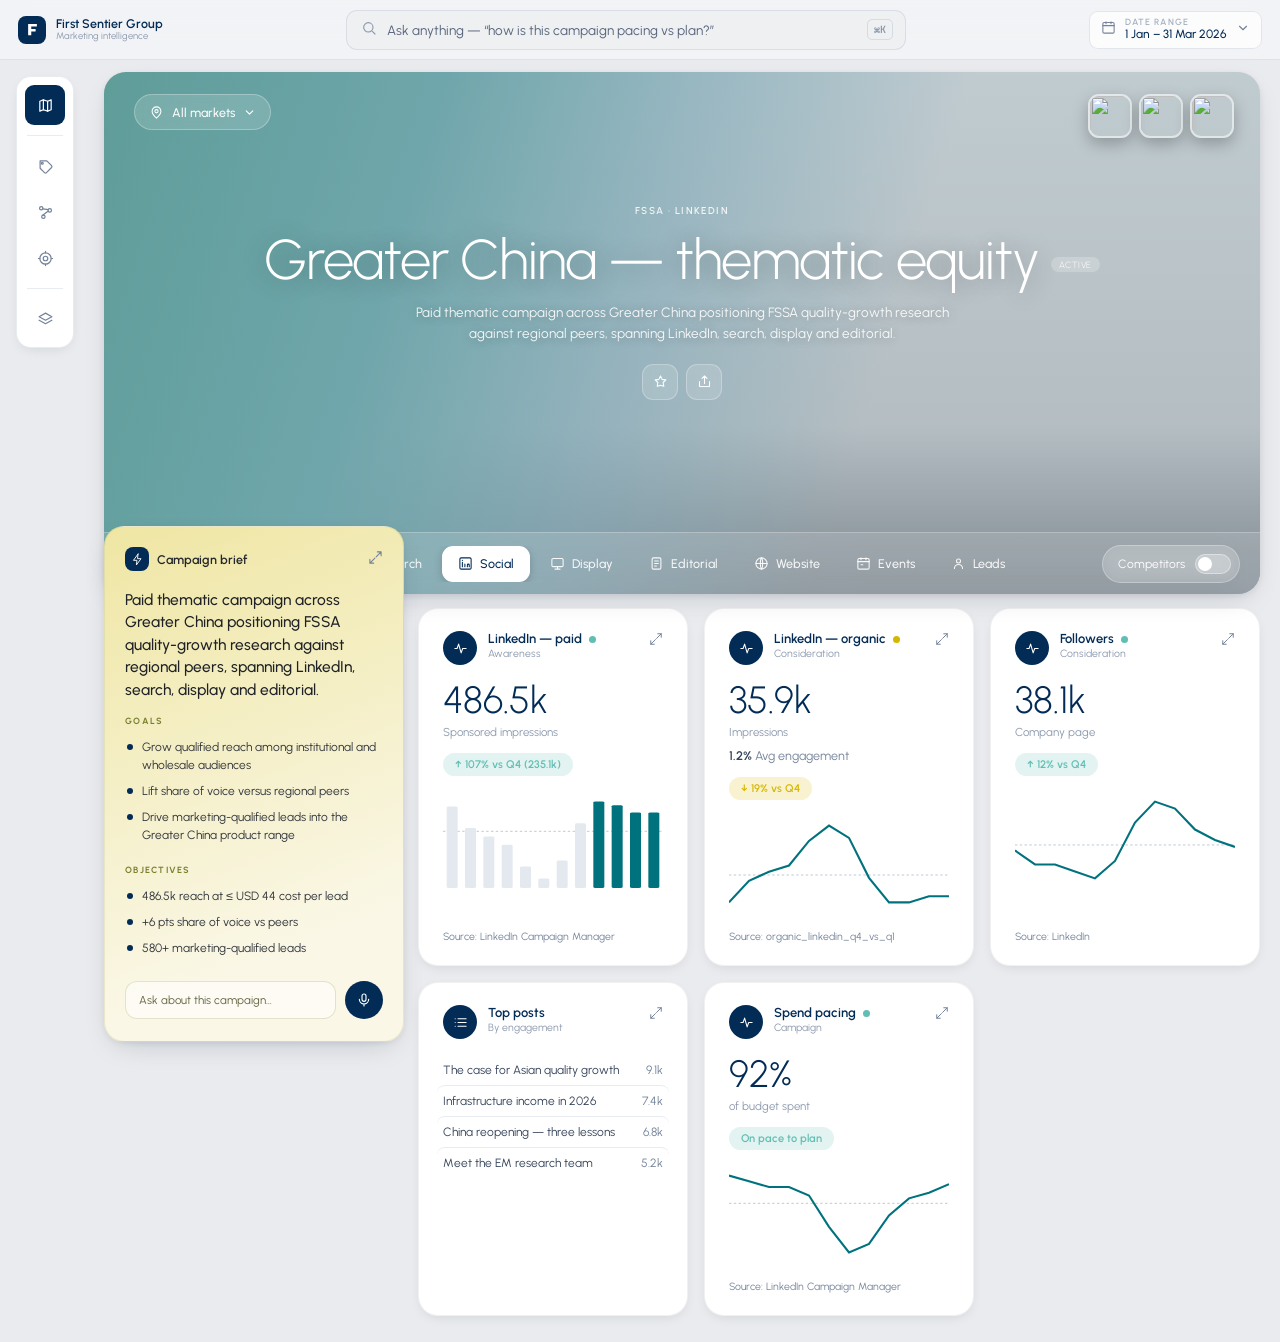
==== commit 6da64cde: "FSG brand palette + hoverable charts (pins/tooltip) + benchmark dashed lines - Recolour detail pages" ====
--- a/campaign.html
+++ b/campaign.html
@@ -5,13 +5,13 @@
   <meta name="viewport" content="width=device-width, initial-scale=1">
   <title>Campaign — Marketing Data Hub</title>
   <link href="https://fonts.googleapis.com/css2?family=Urbanist:wght@300;400;500;600;700&family=JetBrains+Mono:wght@400;500&display=swap" rel="stylesheet">
-  <link rel="stylesheet" href="design-system/tokens.css?v=6">
-  <link rel="stylesheet" href="assets/detail.css?v=6">
+  <link rel="stylesheet" href="design-system/tokens.css?v=7">
+  <link rel="stylesheet" href="assets/detail.css?v=7">
 </head>
 <body data-page="campaign">
   <div id="app"></div>
-  <script src="assets/data.js?v=6"></script>
-  <script src="assets/charts.js?v=6"></script>
-  <script src="assets/detail.js?v=6"></script>
+  <script src="assets/data.js?v=7"></script>
+  <script src="assets/charts.js?v=7"></script>
+  <script src="assets/detail.js?v=7"></script>
 </body>
 </html>
--- a/assets/detail.css
+++ b/assets/detail.css
@@ -8,38 +8,43 @@
    ========================================================================= */
 html, body { height: 100%; }
 body {
-  /* ---- Light palette (token overrides scoped to detail pages) ---- */
-  --ds-ink:    #10131a;
-  --ds-ink-1:  #171a21;   /* headings */
-  --ds-ink-2:  #3c424c;   /* body */
-  --ds-ink-3:  #5c626d;   /* secondary */
-  --ds-ink-4:  #767d88;   /* icon idle / muted */
-  --ds-ink-5:  #8b929c;   /* meta */
-  --ds-ink-6:  #a2a8b1;   /* axis / faint */
+  /* ---- FSG brand palette (light theme, scoped to detail pages) ----
+     Dark Blue #022B56 · Green #60BEB3 · Tan #CCB296 · Orange #EF785B ·
+     Teal #00727D · Mustard #D5B700 · Light Blue #3FBAD5 */
+  --ds-ink:    #022b56;
+  --ds-ink-1:  #022b56;   /* headings — Dark Blue */
+  --ds-ink-2:  #35435a;   /* body */
+  --ds-ink-3:  #56637a;   /* secondary */
+  --ds-ink-4:  #74839a;   /* icon idle / muted */
+  --ds-ink-5:  #8b98ad;   /* meta */
+  --ds-ink-6:  #a6b1c2;   /* axis / faint */
   --ds-glass-fill:        rgba(255,255,255,.70);
-  --ds-glass-fill-strong: rgba(255,255,255,.90);
+  --ds-glass-fill-strong: rgba(255,255,255,.92);
   --ds-glass-fill-hover:  #ffffff;
-  --ds-glass-border:       rgba(20,26,34,.09);
-  --ds-glass-border-hover: rgba(20,26,34,.16);
-  --ds-hairline:           rgba(20,26,34,.08);
-  --ds-accent:        #2fbe6f;   /* green — charts / positive / active accents */
+  --ds-glass-border:       rgba(2,43,86,.10);
+  --ds-glass-border-hover: rgba(2,43,86,.18);
+  --ds-hairline:           rgba(2,43,86,.09);
+  --ds-accent:        #00727d;   /* Teal — primary charts / active */
   --ds-accent-ink:    #ffffff;
-  --ds-accent-soft:   rgba(47,190,111,.14);
-  --ds-accent-border: rgba(47,190,111,.34);
-  --ds-cyan:          #37a0c9;
-  --ds-positive:      #2aab63;
-  --ds-neutral:       #aab0b8;
-  --ds-chart-bar:     #e3e7ec;
+  --ds-accent-soft:   rgba(0,114,125,.14);
+  --ds-accent-border: rgba(0,114,125,.34);
+  --ds-cyan:          #3fbad5;   /* Light Blue — secondary series */
+  --ds-positive:      #60beb3;   /* Green — good / positive */
+  --ds-neutral:       #9aa6b5;   /* inactive */
+  --ds-chart-bar:     #e4e9ef;   /* muted bars / tracks */
+  --ds-watch:         #d5b700;   /* Mustard — watch / underperforming */
+  --ds-peer:          #ccb296;   /* Tan — competitor / peer */
 
   /* ---- Detail-only tokens ---- */
-  --dh-desk:   #e8eaed;
+  --dh-desk:   #e9ebee;
   --dh-card:   #ffffff;
-  --dh-dark:   #1b1d21;                 /* near-black circular badges / mic */
-  --dh-yellow-1: #eef776;               /* brief card gradient (bright) */
-  --dh-yellow-2: #f8fbdd;               /* brief card gradient (pale) */
-  --dh-logo:   #dcf34a;                 /* lime logo tile */
-  --dh-shadow: 0 10px 30px -12px rgba(23,30,45,.22), 0 2px 6px rgba(23,30,45,.06);
-  --dh-shadow-sm: 0 4px 14px -6px rgba(23,30,45,.18);
+  --dh-dark:   #022b56;                 /* Dark Blue — badges / mic / logo / rail */
+  --dh-yellow-1: #efe6a3;               /* brief card gradient (soft mustard) */
+  --dh-yellow-2: #faf7e6;
+  --dh-logo:   #022b56;                 /* logo tile — Dark Blue */
+  --dh-bench:  rgba(2,43,86,.32);       /* faint dashed benchmark line */
+  --dh-shadow: 0 10px 30px -12px rgba(2,25,52,.22), 0 2px 6px rgba(2,25,52,.07);
+  --dh-shadow-sm: 0 4px 14px -6px rgba(2,25,52,.16);
 
   margin: 0; min-height: 100vh;
   background: var(--dh-desk);
@@ -203,6 +208,24 @@
 
 .ds-num { font-variant-numeric: tabular-nums; }
 
+/* ---- Chart hover: benchmark pins, guide line, tooltip ----------------- */
+.hub-chart { cursor: crosshair; }
+.hub-guide { position: absolute; top: 4px; bottom: 4px; width: 0; border-left: 1px dashed rgba(2,43,86,.4);
+  display: none; pointer-events: none; }
+.hub-dot { position: absolute; width: 9px; height: 9px; margin: -4.5px 0 0 -4.5px; border-radius: 50%;
+  background: var(--ds-accent); border: 2px solid #fff; box-shadow: 0 1px 4px rgba(2,25,52,.35);
+  display: none; pointer-events: none; }
+.hub-dot-b { background: var(--ds-cyan); }
+.hub-tip { position: fixed; z-index: 60; display: none; pointer-events: none;
+  background: var(--dh-dark); color: #fff; border-radius: 9px; padding: 7px 10px;
+  font-family: var(--ds-font-sans); font-size: 11px; line-height: 1.5; white-space: nowrap;
+  box-shadow: 0 8px 24px -8px rgba(0,0,0,.5); }
+.hub-tip .k { display: block; font-size: 9.5px; letter-spacing: .04em; text-transform: uppercase; color: rgba(255,255,255,.6); }
+.hub-tip .v { font-weight: 600; font-variant-numeric: tabular-nums; }
+.hub-tip .v2 { font-weight: 600; color: var(--ds-cyan); margin-left: 8px; font-variant-numeric: tabular-nums; }
+.hub-listrow { transition: background .15s ease; }
+.hub-listrow:hover { background: rgba(2,43,86,.05); }
+
 @media (max-width: 1160px) { .dh-grid { grid-template-columns: repeat(2, 1fr); } }
 @media (max-width: 940px) {
   .dh-content { grid-template-columns: 1fr; }
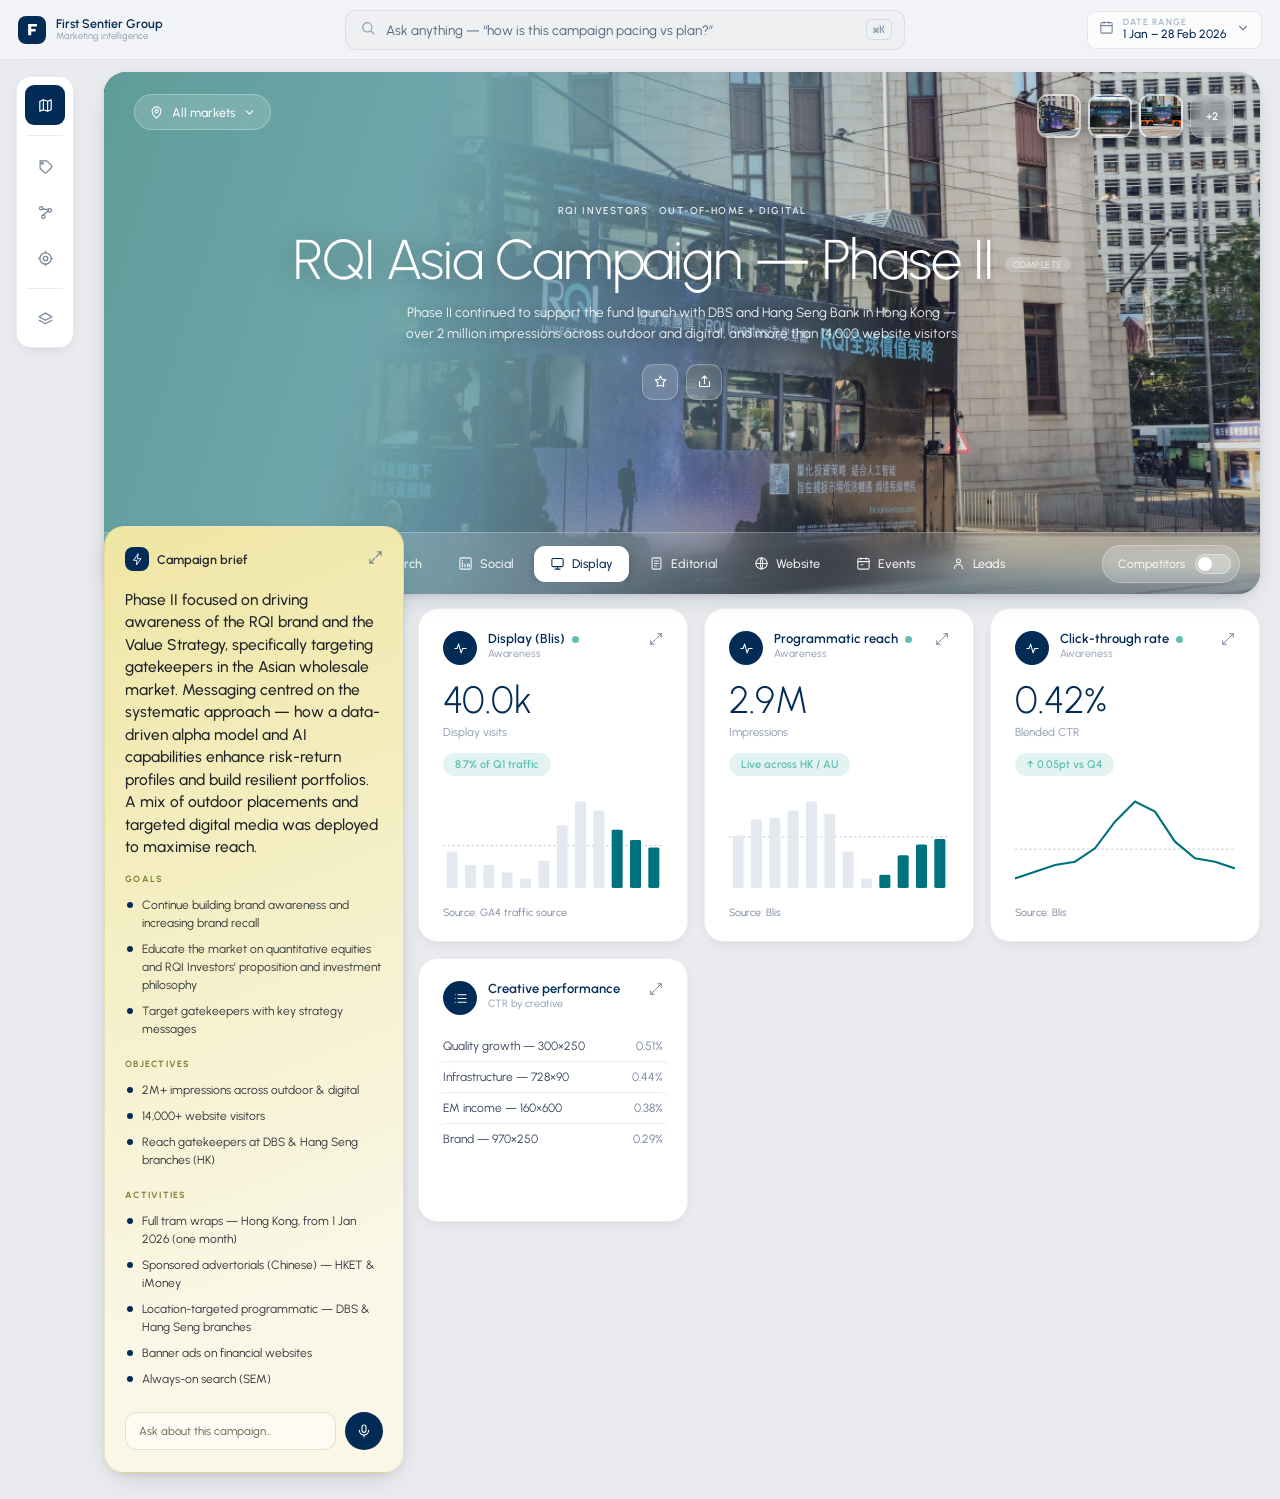
==== commit 4f9235ed: "Add RQI Asia Campaign Phase II with real creative assets Real tram/bus/billboard imagery in the hero" ====
--- a/campaign.html
+++ b/campaign.html
@@ -5,13 +5,13 @@
   <meta name="viewport" content="width=device-width, initial-scale=1">
   <title>Campaign — Marketing Data Hub</title>
   <link href="https://fonts.googleapis.com/css2?family=Urbanist:wght@300;400;500;600;700&family=JetBrains+Mono:wght@400;500&display=swap" rel="stylesheet">
-  <link rel="stylesheet" href="design-system/tokens.css?v=7">
-  <link rel="stylesheet" href="assets/detail.css?v=7">
+  <link rel="stylesheet" href="design-system/tokens.css?v=8">
+  <link rel="stylesheet" href="assets/detail.css?v=8">
 </head>
 <body data-page="campaign">
   <div id="app"></div>
-  <script src="assets/data.js?v=7"></script>
-  <script src="assets/charts.js?v=7"></script>
-  <script src="assets/detail.js?v=7"></script>
+  <script src="assets/data.js?v=8"></script>
+  <script src="assets/charts.js?v=8"></script>
+  <script src="assets/detail.js?v=8"></script>
 </body>
 </html>
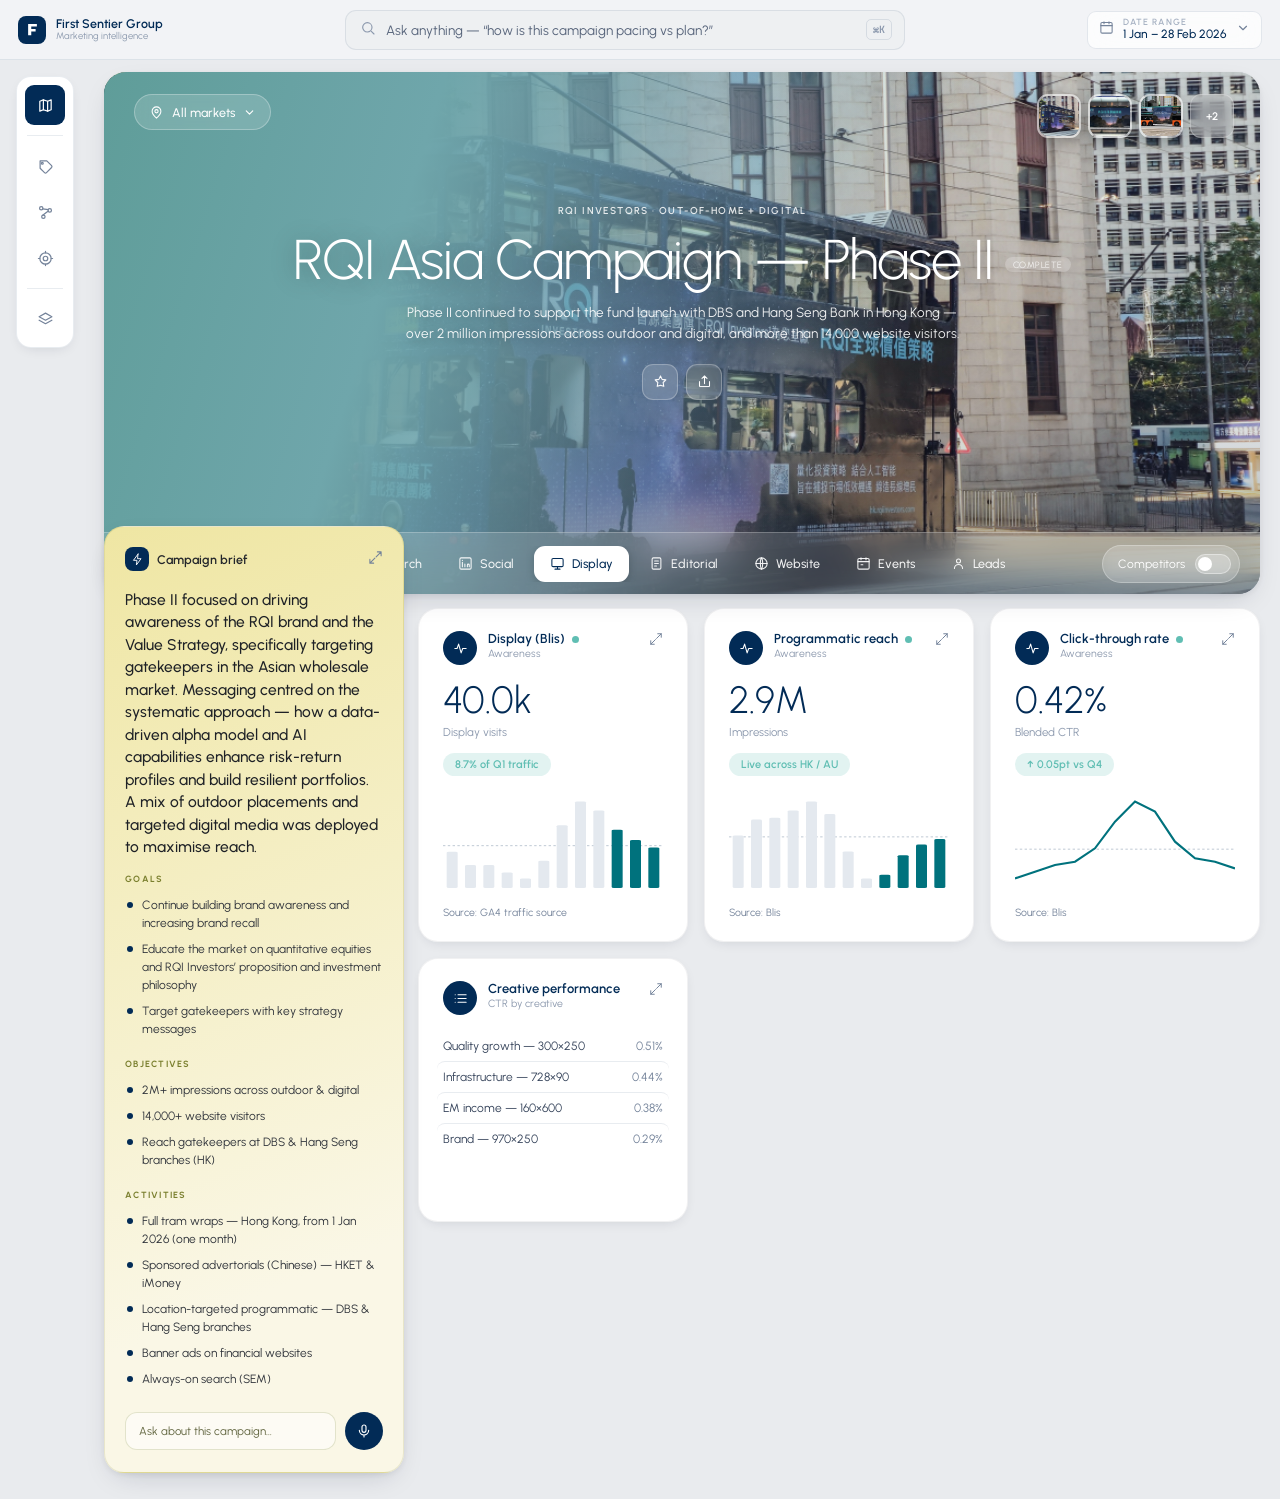
==== commit bb46977d: "Bump asset cache-bust to v=10 (ensure detail.js rail update propagates) Co-Authored-By: Claude Opus " ====
--- a/campaign.html
+++ b/campaign.html
@@ -5,13 +5,13 @@
   <meta name="viewport" content="width=device-width, initial-scale=1">
   <title>Campaign — Marketing Data Hub</title>
   <link href="https://fonts.googleapis.com/css2?family=Urbanist:wght@300;400;500;600;700&family=JetBrains+Mono:wght@400;500&display=swap" rel="stylesheet">
-  <link rel="stylesheet" href="design-system/tokens.css?v=8">
-  <link rel="stylesheet" href="assets/detail.css?v=8">
+  <link rel="stylesheet" href="design-system/tokens.css?v=10">
+  <link rel="stylesheet" href="assets/detail.css?v=10">
 </head>
 <body data-page="campaign">
   <div id="app"></div>
-  <script src="assets/data.js?v=8"></script>
-  <script src="assets/charts.js?v=8"></script>
-  <script src="assets/detail.js?v=8"></script>
+  <script src="assets/data.js?v=10"></script>
+  <script src="assets/charts.js?v=10"></script>
+  <script src="assets/detail.js?v=10"></script>
 </body>
 </html>
--- a/assets/detail.css
+++ b/assets/detail.css
@@ -69,10 +69,28 @@
 }
 .rail-tbtn { position: relative; width: 40px; height: 40px; border-radius: var(--ds-r-md);
   display: flex; align-items: center; justify-content: center; border: 1px solid transparent;
-  text-decoration: none; color: var(--ds-ink-4); transition: background .2s ease, color .2s ease; }
+  text-decoration: none; color: var(--ds-ink-4); cursor: pointer; transition: background .2s ease, color .2s ease; }
 .rail-tbtn:hover { background: #f0f1f3; color: var(--ds-ink-1); }
 .rail-tbtn.is-active { background: var(--dh-dark); color: #fff; }
+.rail-tbtn.menu-open { background: var(--ds-accent-soft); color: var(--ds-accent); }
 .hairline { height: 1px; background: var(--ds-hairline); margin: 4px 2px; }
+
+/* rail flyout menu */
+.dh-flyout { position: fixed; left: 74px; top: 76px; z-index: 30; width: 214px; display: none;
+  background: var(--dh-card); border: 1px solid var(--ds-hairline); border-radius: 16px; padding: 8px;
+  box-shadow: var(--dh-shadow); }
+.dh-flyout.open { display: block; }
+.dh-fly-h { font-size: 9px; letter-spacing: .14em; text-transform: uppercase; font-weight: 700; color: var(--ds-ink-5); padding: 4px 8px 9px; }
+.dh-fly-row { display: flex; align-items: center; gap: 10px; padding: 8px; border-radius: 9px; cursor: pointer;
+  font-size: 12.5px; color: var(--ds-ink-2); transition: background .15s ease; }
+.dh-fly-row:hover { background: rgba(2,43,86,.05); }
+.dh-fly-row .tile { width: 30px; height: 26px; border-radius: 7px; display: flex; align-items: center; justify-content: center;
+  font-size: 9px; font-weight: 700; background: rgba(2,43,86,.06); color: var(--ds-ink-2); }
+
+/* page fade transition */
+body { animation: dh-fadein .3s ease both; }
+@keyframes dh-fadein { from { opacity: 0 } to { opacity: 1 } }
+body.dh-fadeout { opacity: 0 !important; transition: opacity .24s ease; }
 
 /* ---- Main scroll area -------------------------------------------------- */
 .dh-main { margin-left: 84px; padding: 72px 20px 26px; }
